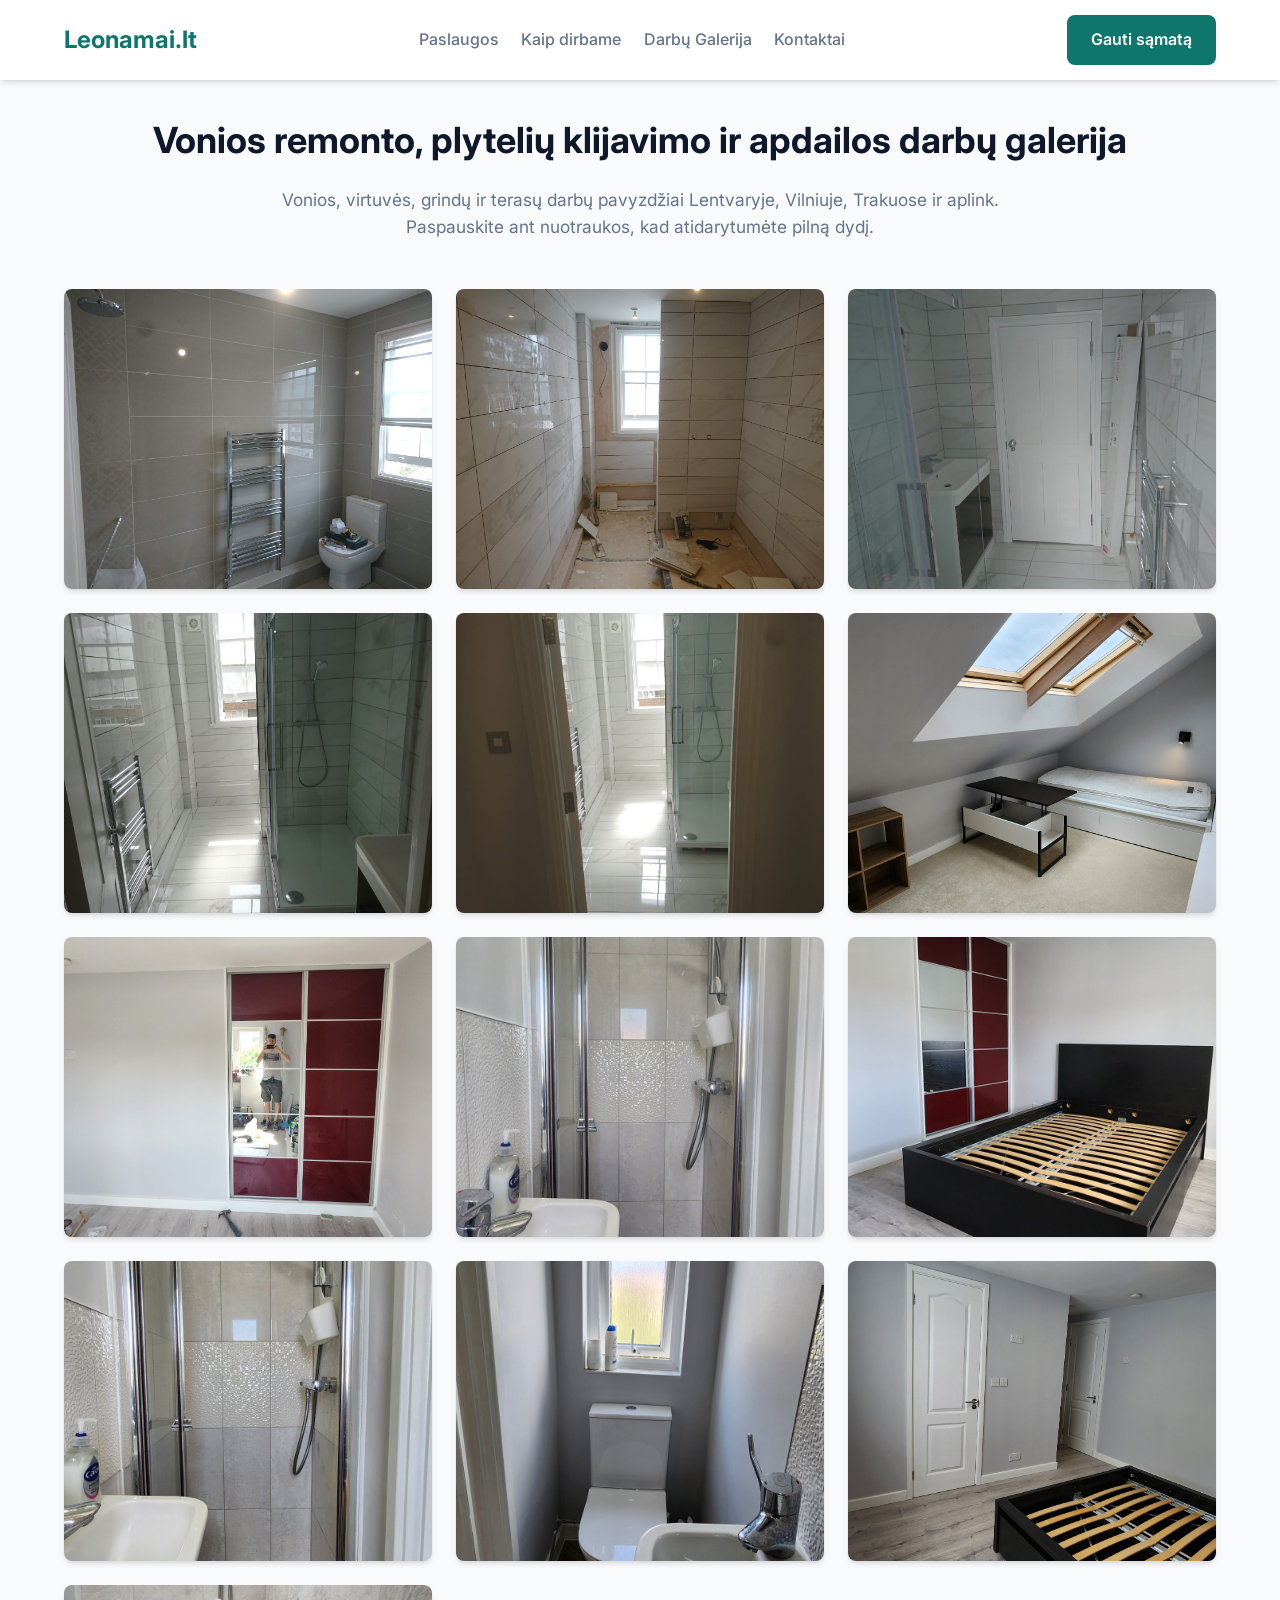
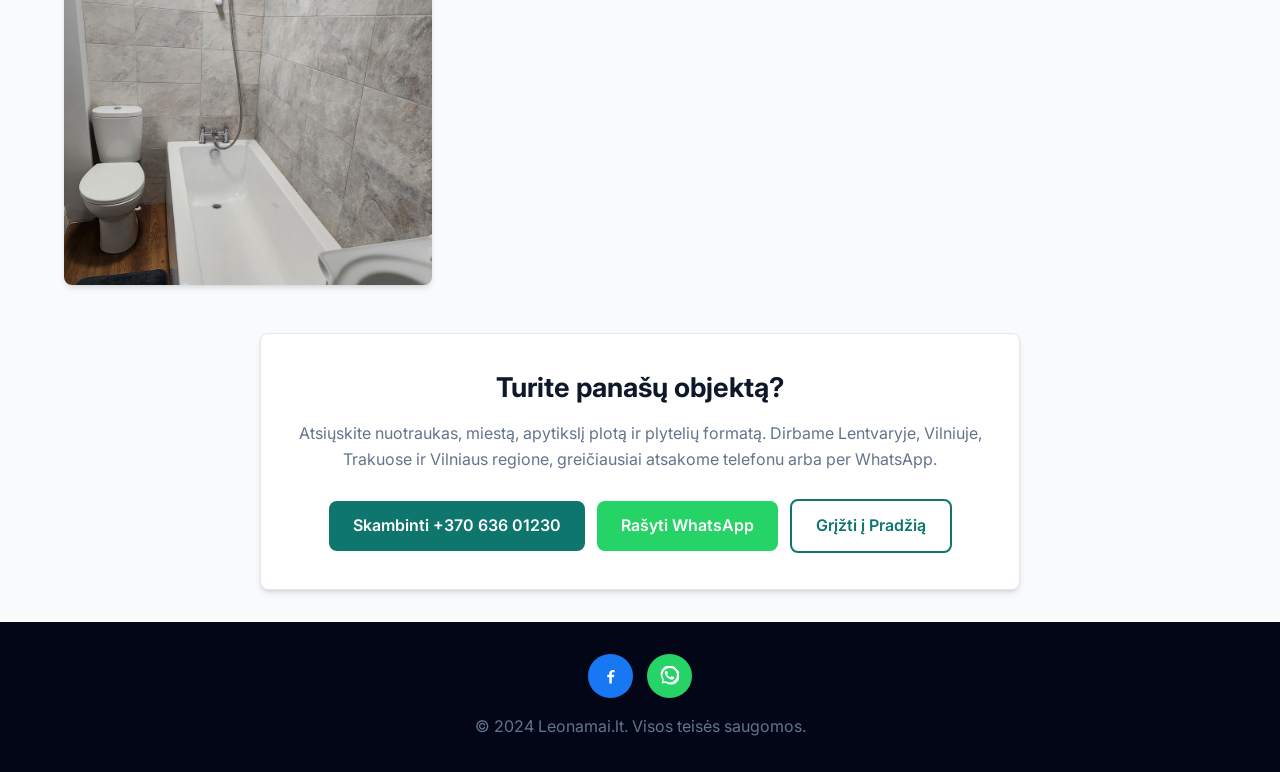
==== gallery.html @ 8496204b "Improve local SEO for Leonamai website" ====
﻿<!DOCTYPE html>
<html lang="lt">

<head>
        <meta charset="UTF-8">
        <meta name="viewport" content="width=device-width, initial-scale=1.0">
        <title>Darbų galerija | Vonios remontas ir plytelių klijavimas | Leonamai</title>
        <meta name="description" content="Leonamai darbų galerija: vonios remontas, plytelių klijavimas, grindų, virtuvės ir apdailos darbų pavyzdžiai Lentvaryje, Vilniuje ir Trakuose.">
        <meta name="keywords" content="vonios remontas, plytelių klijavimas, darbų galerija, buto apdaila, Lentvaris, Vilnius, Trakai, Leonamai">
        <meta name="author" content="Leonamai.lt">
        <meta name="robots" content="index, follow, max-image-preview:large">
        <meta name="theme-color" content="#0f766e">
        <link rel="canonical" href="https://leonamai.lt/gallery.html">

        <meta property="og:type" content="website">
        <meta property="og:locale" content="lt_LT">
        <meta property="og:site_name" content="Leonamai">
        <meta property="og:title" content="Darbų galerija | Vonios remontas ir plytelių klijavimas | Leonamai">
        <meta property="og:description" content="Peržiūrėkite atliktų vonios remonto, plytelių klijavimo ir apdailos darbų nuotraukas.">
        <meta property="og:url" content="https://leonamai.lt/gallery.html">
        <meta property="og:image" content="https://leonamai.lt/images/IMG-20190806-WA0001.jpg">
        <meta property="og:image:alt" content="Plytelių klijavimo darbų galerija">

        <meta name="twitter:card" content="summary_large_image">
        <meta name="twitter:title" content="Darbų galerija | Vonios remontas ir plytelių klijavimas | Leonamai">
        <meta name="twitter:description" content="Atliktų vonios remonto, plytelių klijavimo ir apdailos darbų nuotraukos.">
        <meta name="twitter:image" content="https://leonamai.lt/images/IMG-20190806-WA0001.jpg">

        <link rel="preconnect" href="https://fonts.googleapis.com">
        <link rel="preconnect" href="https://fonts.gstatic.com" crossorigin>
        <link href="https://fonts.googleapis.com/css2?family=Inter:wght@300;400;600;700&display=swap" rel="stylesheet">
        <link rel="stylesheet" href="style.css">

        <script type="application/ld+json">
        {
          "@context": "https://schema.org",
          "@type": "ImageGallery",
          "name": "Leonamai darbų galerija",
          "url": "https://leonamai.lt/gallery.html",
          "about": "Vonios remontas, plytelių klijavimas ir apdailos darbai Lentvaryje, Vilniuje ir Trakuose",
          "publisher": {
            "@type": "HomeAndConstructionBusiness",
            "name": "Leonamai",
            "telephone": "+37063601230",
            "email": "Valentinleonavicius@gmail.com",
            "url": "https://leonamai.lt/"
          }
        }
        </script>
</head>

<body>
        <header>
                <div class="container header-content">
                        <div class="logo"><a href="index.html">Leonamai.lt</a></div>
                        <nav>
                                <ul>
                                        <li><a href="index.html#paslaugos">Paslaugos</a></li>
                                        <li><a href="index.html#procesas">Kaip dirbame</a></li>
                                        <li><a href="gallery.html" class="active">Darbų Galerija</a></li>
                                        <li><a href="index.html#kontaktai">Kontaktai</a></li>
                                </ul>
                        </nav>
                        <a href="https://wa.me/37063601230?text=Sveiki,%20domina%20plyteli%C5%B3%20klijavimas.%20Nor%C4%97%C4%8Diau%20gauti%20s%C4%85mat%C4%85." class="btn btn-primary nav-btn" target="_blank" rel="noopener noreferrer">Gauti sąmatą</a>
                </div>
        </header>

        <section class="gallery-page">
                <div class="container">
                        <h1 class="section-title" style="margin-top: 2rem;">Vonios remonto, plytelių klijavimo ir apdailos darbų galerija</h1>
                        <p class="section-intro">Vonios, virtuvės, grindų ir terasų darbų pavyzdžiai Lentvaryje, Vilniuje, Trakuose ir aplink. Paspauskite ant nuotraukos, kad atidarytumėte pilną dydį.</p>
                                                <div class="gallery-grid">
                                <div class="gallery-item"><img src="images/IMG-20190806-WA0001.jpg" alt="Plytelių klijavimo darbų nuotrauka 1" loading="lazy"></div>
                                <div class="gallery-item"><img src="images/IMG-20190806-WA0002.jpg" alt="Plytelių klijavimo darbų nuotrauka 2" loading="lazy"></div>
                                <div class="gallery-item"><img src="images/IMG-20190807-WA0004.jpg" alt="Plytelių klijavimo darbų nuotrauka 3" loading="lazy"></div>
                                <div class="gallery-item"><img src="images/IMG-20190807-WA0005.jpg" alt="Plytelių klijavimo darbų nuotrauka 4" loading="lazy"></div>
                                <div class="gallery-item"><img src="images/IMG-20190807-WA0006.jpg" alt="Plytelių klijavimo darbų nuotrauka 5" loading="lazy"></div>
                                <div class="gallery-item"><img src="images/20240723_114020.jpg" alt="Plytelių klijavimo darbų nuotrauka 6" loading="lazy"></div>
                                <div class="gallery-item"><img src="images/20240731_103358.jpg" alt="Plytelių klijavimo darbų nuotrauka 7" loading="lazy"></div>
                                <div class="gallery-item"><img src="images/20240805_135644.jpg" alt="Plytelių klijavimo darbų nuotrauka 8" loading="lazy"></div>
                                <div class="gallery-item"><img src="images/20240805_135912.jpg" alt="Plytelių klijavimo darbų nuotrauka 9" loading="lazy"></div>
                                <div class="gallery-item"><img src="images/20240805_140004.jpg" alt="Plytelių klijavimo darbų nuotrauka 10" loading="lazy"></div>
                                <div class="gallery-item"><img src="images/20240805_140023.jpg" alt="Plytelių klijavimo darbų nuotrauka 11" loading="lazy"></div>
                                <div class="gallery-item"><img src="images/20240805_140723.jpg" alt="Plytelių klijavimo darbų nuotrauka 12" loading="lazy"></div>
                                <div class="gallery-item"><img src="images/20240811_192628.jpg" alt="Plytelių klijavimo darbų nuotrauka 13" loading="lazy"></div>
                        </div>
                        <div class="gallery-cta">
                                <h2>Turite panašų objektą?</h2>
                                <p>Atsiųskite nuotraukas, miestą, apytikslį plotą ir plytelių formatą. Dirbame Lentvaryje, Vilniuje, Trakuose ir Vilniaus regione, greičiausiai atsakome telefonu arba per WhatsApp.</p>
                                <a href="tel:+37063601230" class="btn btn-primary">Skambinti +370 636 01230</a>
                                <a href="https://wa.me/37063601230?text=Sveiki,%20domina%20plyteli%C5%B3%20klijavimas.%20Nor%C4%97%C4%8Diau%20gauti%20s%C4%85mat%C4%85." class="btn btn-whatsapp" target="_blank" rel="noopener noreferrer">Rašyti WhatsApp</a>
                                <a href="index.html" class="btn btn-outline"
                                        style="color: var(--primary); border-color: var(--primary);">Grįžti į
                                        Pradžią</a>
                        </div>
                </div>
        </section>

        <footer>
        <div class="container footer-content">
            <div class="footer-social" aria-label="Socialiniai tinklai">
                <a class="social-icon-btn facebook" href="https://www.facebook.com/valentin.leonavicius" target="_blank" rel="noopener noreferrer" aria-label="Facebook">
                    <svg viewBox="0 0 24 24" role="img" focusable="false" aria-hidden="true">
                        <path d="M13.5 22v-8h2.7l.5-3h-3.2V9.2c0-.9.3-1.5 1.6-1.5H17V5c-.3 0-1.3-.1-2.5-.1-2.4 0-4.1 1.5-4.1 4.3V11H7.8v3h2.6v8h3.1z" />
                    </svg>
                </a>
                <a class="social-icon-btn whatsapp" href="https://wa.me/37063601230" target="_blank" rel="noopener noreferrer" aria-label="WhatsApp">
                    <svg viewBox="0 0 24 24" role="img" focusable="false" aria-hidden="true">
                        <path d="M20.5 3.5A11 11 0 0 0 3.2 17.2L2 22l4.9-1.2A11 11 0 1 0 20.5 3.5Zm-8.6 17a9 9 0 0 1-4.6-1.3l-.3-.2-2.9.7.8-2.8-.2-.3a9 9 0 1 1 7.2 3.9Zm5.1-6.7c-.3-.2-1.8-.9-2.1-1-.3-.1-.5-.2-.7.2s-.8 1-.9 1.1c-.2.2-.3.2-.6.1a7.5 7.5 0 0 1-3.7-3.2c-.2-.3 0-.5.1-.6l.5-.6c.1-.2.2-.3.3-.5.1-.2 0-.4 0-.5l-1-2.3c-.2-.4-.4-.4-.6-.4h-.5c-.2 0-.5.1-.8.4s-1 1-1 2.4 1 2.8 1.2 3c.1.2 2 3.1 4.9 4.3.7.3 1.2.5 1.6.7.7.2 1.3.2 1.8.1.6-.1 1.8-.8 2.1-1.6.3-.8.3-1.4.2-1.6 0-.1-.3-.2-.6-.4Z" />
                    </svg>
                </a>
            </div>
            <p>&copy; 2024 Leonamai.lt. Visos teisės saugomos.</p>
        </div>
    </footer>

        <script src="script.js"></script>
</body>

</html>
---- style.css ----
﻿:root {
    --primary: #0f766e;
    /* Teal 700 */
    --primary-hover: #0d9488;
    /* Teal 600 */
    --accent: #f59e0b;
    --accent-hover: #d97706;
    --dark: #0f172a;
    --light: #f8fafc;
    --gray: #64748b;
    --soft: #ecfeff;
    --white: #ffffff;
    --shadow: 0 4px 6px -1px rgb(0 0 0 / 0.1), 0 2px 4px -2px rgb(0 0 0 / 0.1);
    --radius: 0.5rem;
}

* {
    margin: 0;
    padding: 0;
    box-sizing: border-box;
}

body {
    font-family: 'Inter', sans-serif;
    color: var(--dark);
    background-color: var(--light);
    line-height: 1.6;
}

a {
    text-decoration: none;
    color: inherit;
    transition: all 0.3s ease;
}

ul {
    list-style: none;
}

.container {
    max-width: 1200px;
    margin: 0 auto;
    padding: 0 1.5rem;
}

section {
    scroll-margin-top: 90px;
}

/* Header */
header {
    background: var(--white);
    box-shadow: var(--shadow);
    position: sticky;
    top: 0;
    z-index: 1000;
}

.header-content {
    display: flex;
    justify-content: space-between;
    align-items: center;
    height: 80px;
}

.logo {
    font-size: 1.5rem;
    font-weight: 700;
    color: var(--primary);
}

nav ul {
    display: flex;
    gap: 1.4rem;
}

nav a {
    font-weight: 500;
    font-size: 1rem;
    color: var(--gray);
}

nav a:hover {
    color: var(--primary);
}

/* Buttons */
.btn {
    display: inline-block;
    padding: 0.75rem 1.5rem;
    border-radius: var(--radius);
    font-weight: 600;
    cursor: pointer;
    border: none;
    text-align: center;
}

.btn-primary {
    background-color: var(--primary);
    color: var(--white);
}

.btn-primary:hover {
    background-color: var(--primary-hover);
}

.btn-whatsapp {
    background-color: #25d366;
    color: var(--white);
}

.btn-whatsapp:hover {
    background-color: #1fae57;
}

.btn-secondary {
    background: #e0f2f1;
    color: var(--primary);
}

.btn-secondary:hover {
    background: #ccfbf1;
}

.btn-outline {
    background-color: transparent;
    border: 2px solid var(--white);
    color: var(--white);
}

.btn-outline:hover {
    background-color: var(--white);
    color: var(--primary);
}

.nav-btn {
    display: none;
}

@media(min-width: 768px) {
    .nav-btn {
        display: inline-block;
    }
}

/* Hero */
.hero {
    position: relative;
    min-height: 88vh;
    background-image: url('images/20240811_192628.jpg');
    background-size: cover;
    background-position: center;
    display: flex;
    align-items: center;
    text-align: center;
    color: var(--white);
}

.hero-overlay {
    position: absolute;
    top: 0;
    left: 0;
    width: 100%;
    height: 100%;
    background: linear-gradient(90deg, rgba(2, 6, 23, 0.8), rgba(15, 23, 42, 0.58), rgba(15, 23, 42, 0.25));
    /* Dark overlay */
    z-index: 1;
}

.hero-content {
    position: relative;
    z-index: 2;
    max-width: 880px;
    text-align: left;
}

.hero-kicker {
    display: inline-flex;
    margin-bottom: 1rem;
    padding: 0.45rem 0.8rem;
    border-radius: 999px;
    background: rgba(255, 255, 255, 0.12);
    border: 1px solid rgba(255, 255, 255, 0.28);
    color: #e2e8f0;
    font-weight: 700;
    font-size: 0.92rem;
}

.hero h1 {
    max-width: 820px;
    font-size: 3.7rem;
    font-weight: 800;
    margin-bottom: 1.25rem;
    line-height: 1.2;
}

.hero p {
    max-width: 760px;
    font-size: 1.25rem;
    margin-bottom: 2rem;
    color: #e2e8f0;
}

.hero-buttons {
    display: flex;
    flex-wrap: wrap;
    gap: 1rem;
    justify-content: flex-start;
}

.hero-proof {
    display: grid;
    grid-template-columns: repeat(3, minmax(0, 1fr));
    gap: 1rem;
    max-width: 820px;
    margin-top: 2.2rem;
}

.hero-proof div {
    padding: 1rem;
    border-radius: var(--radius);
    background: rgba(255, 255, 255, 0.12);
    border: 1px solid rgba(255, 255, 255, 0.2);
    backdrop-filter: blur(6px);
}

.hero-proof strong,
.hero-proof span {
    display: block;
}

.hero-proof strong {
    font-size: 1.1rem;
    color: #ffffff;
}

.hero-proof span {
    color: #cbd5e1;
    font-size: 0.92rem;
}

/* Services */
.services {
    padding: 5rem 0;
    background: var(--white);
}

.section-title {
    text-align: center;
    font-size: 2.25rem;
    margin-bottom: 1rem;
    color: var(--dark);
}

.section-intro {
    max-width: 760px;
    margin: 0 auto 3rem;
    text-align: center;
    color: var(--gray);
    font-size: 1.08rem;
}

.services-grid {
    display: grid;
    grid-template-columns: repeat(auto-fit, minmax(300px, 1fr));
    gap: 2rem;
}

.service-card {
    padding: 2rem;
    background: var(--light);
    border-radius: var(--radius);
    text-align: left;
    transition: transform 0.3s ease;
    border: 1px solid #e2e8f0;
}

.service-card:hover {
    transform: translateY(-5px);
}

.service-card .icon {
    font-size: 3rem;
    margin-bottom: 1rem;
}

.service-card h3 {
    margin-bottom: 1rem;
    font-size: 1.5rem;
}

.service-card p {
    color: var(--gray);
}

/* Why */
.why {
    padding: 5rem 0;
    background: var(--soft);
}

.why-grid {
    display: grid;
    grid-template-columns: 0.9fr 1.1fr;
    gap: 4rem;
    align-items: start;
}

.section-label {
    display: inline-flex;
    margin-bottom: 1rem;
    color: var(--primary);
    font-weight: 800;
    text-transform: uppercase;
    letter-spacing: 0.06em;
    font-size: 0.8rem;
}

.section-heading {
    font-size: 2.35rem;
    line-height: 1.15;
}

.benefits-list {
    display: grid;
    gap: 1rem;
}

.benefit-item {
    padding: 1.2rem;
    border-radius: var(--radius);
    background: var(--white);
    border-left: 4px solid var(--primary);
    box-shadow: var(--shadow);
}

.benefit-item strong {
    display: block;
    margin-bottom: 0.35rem;
    font-size: 1.08rem;
}

.benefit-item p {
    color: var(--gray);
}

/* Gallery */
.gallery {
    padding: 5rem 0;
}

.section-actions {
    display: flex;
    justify-content: center;
    gap: 1rem;
    flex-wrap: wrap;
    margin-top: 2rem;
}

/* Process */
.process {
    padding: 5rem 0;
    background: var(--white);
}

.process-grid {
    display: grid;
    grid-template-columns: repeat(3, minmax(0, 1fr));
    gap: 1.5rem;
}

.process-step {
    position: relative;
    padding: 2rem;
    border-radius: var(--radius);
    background: var(--light);
    border: 1px solid #e2e8f0;
}

.process-step span {
    display: inline-flex;
    align-items: center;
    justify-content: center;
    width: 2.4rem;
    height: 2.4rem;
    margin-bottom: 1rem;
    border-radius: 999px;
    background: var(--primary);
    color: var(--white);
    font-weight: 800;
}

.process-step h3 {
    margin-bottom: 0.75rem;
    font-size: 1.35rem;
}

.process-step p {
    color: var(--gray);
}

.gallery-empty {
    max-width: 640px;
    margin: 0 auto;
    padding: 2.2rem 1.2rem;
    border-radius: var(--radius);
    text-align: center;
    background: var(--white);
    border: 1px dashed #94a3b8;
    box-shadow: var(--shadow);
}

.gallery-empty p {
    color: var(--gray);
    font-size: 1.05rem;
}

.carousel {
    position: relative;
    max-width: 900px;
    margin: 0 auto;
}

.carousel-track {
    position: relative;
    height: 460px;
    border-radius: var(--radius);
    overflow: hidden;
    box-shadow: var(--shadow);
    background: #0f172a;
}

.carousel-slide {
    position: absolute;
    inset: 0;
    width: 100%;
    height: 100%;
    object-fit: cover;
    opacity: 0;
    z-index: 0;
    pointer-events: none;
    cursor: zoom-in;
    transform: scale(1.03);
    transition: opacity 0.55s ease, transform 0.75s ease;
}

.carousel-slide.is-active {
    opacity: 1;
    z-index: 1;
    pointer-events: auto;
    transform: scale(1);
}

.carousel-btn {
    position: absolute;
    top: 50%;
    transform: translateY(-50%);
    z-index: 3;
    width: 2.75rem;
    height: 2.75rem;
    border: none;
    border-radius: 999px;
    background: rgba(2, 6, 23, 0.58);
    color: #ffffff;
    font-size: 1.35rem;
    line-height: 1;
    cursor: pointer;
}

.carousel-btn.prev {
    left: 0.85rem;
}

.carousel-btn.next {
    right: 0.85rem;
}

.carousel-btn:hover,
.carousel-btn:focus-visible {
    background: rgba(15, 118, 110, 0.92);
    transform: translateY(-50%) scale(1.08);
}

.carousel-dots {
    display: flex;
    justify-content: center;
    gap: 0.55rem;
    margin-top: 1rem;
}

.carousel-dot {
    width: 0.72rem;
    height: 0.72rem;
    border-radius: 999px;
    border: none;
    background: #94a3b8;
    cursor: pointer;
    transform: scale(1);
    transition: transform 0.2s ease, background-color 0.2s ease;
}

.carousel-dot.is-active {
    background: var(--primary);
    transform: scale(1.22);
}

.gallery-grid {
    display: grid;
    grid-template-columns: repeat(auto-fill, minmax(350px, 1fr));
    gap: 1.5rem;
}

.gallery-item {
    border-radius: var(--radius);
    overflow: hidden;
    height: 300px;
    /* Fixed height for consistency */
    box-shadow: var(--shadow);
}

.gallery-item img {
    width: 100%;
    height: 100%;
    object-fit: cover;
    cursor: zoom-in;
    transition: transform 0.5s ease;
}

.gallery-item:hover img {
    transform: scale(1.05);
}

.gallery-cta {
    max-width: 760px;
    margin: 3rem auto 2rem;
    padding: 2rem;
    border-radius: var(--radius);
    background: var(--white);
    border: 1px solid #e2e8f0;
    box-shadow: var(--shadow);
    text-align: center;
}

.gallery-cta h2 {
    margin-bottom: 0.75rem;
    font-size: 1.7rem;
}

.gallery-cta p {
    margin-bottom: 1.4rem;
    color: var(--gray);
}

.gallery-cta .btn {
    margin: 0.25rem;
}

/* Contact */
.contact {
    padding: 5rem 0;
    background: var(--dark);
    color: var(--white);
}

.contact-container {
    display: grid;
    grid-template-columns: 1fr 1fr;
    gap: 4rem;
    align-items: center;
}

.contact-info ul {
    margin-top: 2rem;
}

.contact-info li {
    margin-bottom: 1rem;
    font-size: 1.1rem;
}

.contact-info p {
    margin-top: 1rem;
    color: #cbd5e1;
}

.contact-info li strong {
    color: #e2e8f0;
}

.phone-link {
    display: inline-flex;
    align-items: center;
    padding: 0.35rem 0.7rem;
    border-radius: 999px;
    border: 1px solid rgba(255, 255, 255, 0.25);
    color: #ffffff;
    font-weight: 700;
    letter-spacing: 0.01em;
}

.phone-link:hover,
.phone-link:focus-visible {
    color: #ffffff;
    background: var(--primary);
    border-color: var(--primary);
    transform: translateY(-1px);
    box-shadow: 0 10px 20px rgba(15, 118, 110, 0.35);
}

.muted-contact {
    color: #cbd5e1;
    margin-left: 0.35rem;
}

.contact-form {
    background: var(--white);
    padding: 2.5rem;
    border-radius: var(--radius);
    color: var(--dark);
}

.form-group {
    margin-bottom: 1.5rem;
}

.form-group label {
    display: block;
    margin-bottom: 0.5rem;
    font-weight: 600;
}

.form-group input,
.form-group textarea {
    width: 100%;
    padding: 0.75rem;
    border: 1px solid #cbd5e1;
    border-radius: var(--radius);
    font-family: inherit;
    font-size: 1rem;
}

.form-group input:focus,
.form-group textarea:focus {
    outline: none;
    border-color: var(--primary);
    box-shadow: 0 0 0 3px rgba(15, 118, 110, 0.1);
}

.full-width {
    width: 100%;
}

.floating-contact {
    position: fixed;
    right: 1rem;
    bottom: 1rem;
    z-index: 1200;
    display: none;
    padding: 0.85rem 1rem;
    border-radius: 999px;
    background: var(--accent);
    color: #111827;
    font-weight: 800;
    box-shadow: 0 14px 28px rgba(2, 6, 23, 0.25);
}

.floating-contact:hover,
.floating-contact:focus-visible {
    background: var(--accent-hover);
    color: #ffffff;
}

/* Footer */
footer {
    background: #020617;
    color: #64748b;
    padding: 2rem 0;
    text-align: center;
}

.footer-content {
    display: flex;
    flex-direction: column;
    align-items: center;
    gap: 1rem;
}

.footer-social {
    display: flex;
    align-items: center;
    justify-content: center;
    gap: 0.85rem;
}

.social-icon-btn {
    width: 2.8rem;
    height: 2.8rem;
    border-radius: 999px;
    display: inline-flex;
    align-items: center;
    justify-content: center;
    color: #ffffff;
    transform: scale(1);
    transition: transform 0.25s ease, filter 0.25s ease, box-shadow 0.25s ease;
}

.social-icon-btn svg {
    width: 1.2rem;
    height: 1.2rem;
    fill: currentColor;
}

.social-icon-btn.facebook {
    background: #1877f2;
}

.social-icon-btn.whatsapp {
    background: #25d366;
}

.social-icon-btn.facebook:hover,
.social-icon-btn.facebook:focus-visible {
    background: #0f5fd1;
}

.social-icon-btn.whatsapp:hover,
.social-icon-btn.whatsapp:focus-visible {
    background: #1fae57;
}

.social-icon-btn:hover,
.social-icon-btn:focus-visible {
    transform: scale(1.14);
    filter: brightness(1.08);
    box-shadow: 0 10px 24px rgba(0, 0, 0, 0.35);
}

/* Responsive */
@media (max-width: 768px) {
    nav {
        display: none;
    }

    .header-content {
        height: 68px;
    }

    .logo {
        font-size: 1.25rem;
    }

    .nav-btn {
        display: inline-block;
        padding: 0.65rem 0.9rem;
        font-size: 0.9rem;
    }

    .hero {
        min-height: calc(100vh - 68px);
        text-align: left;
    }

    .hero h1 {
        font-size: 2.35rem;
    }

    .hero p {
        font-size: 1.05rem;
    }

    .hero-buttons {
        flex-direction: column;
    }

    .hero-buttons .btn {
        width: 100%;
    }

    .hero-proof {
        grid-template-columns: 1fr;
        gap: 0.7rem;
        margin-top: 1.5rem;
    }

    .section-title,
    .section-heading {
        font-size: 1.85rem;
    }

    .why-grid,
    .process-grid {
        grid-template-columns: 1fr;
    }

    .contact-container {
        grid-template-columns: 1fr;
        gap: 2rem;
    }

    .carousel-track {
        height: 280px;
    }

    .carousel-slide {
        object-fit: contain;
        background: #0f172a;
    }

    .carousel-btn {
        width: 2.4rem;
        height: 2.4rem;
    }

    .gallery-grid {
        grid-template-columns: 1fr;
    }

    .contact-form {
        padding: 1.5rem;
    }

    .floating-contact {
        display: none;
    }

    .muted-contact {
        display: block;
        margin-left: 0;
        margin-top: 0.3rem;
    }
}

html {
    scroll-behavior: smooth;
}

/* Lightbox */
.lightbox {
    position: fixed;
    top: 0;
    left: 0;
    width: 100%;
    height: 100%;
    background: rgba(0, 0, 0, 0.9);
    display: flex;
    justify-content: center;
    align-items: center;
    z-index: 2000;
    opacity: 0;
    pointer-events: none;
    transition: opacity 0.3s ease;
}

.lightbox.active {
    opacity: 1;
    pointer-events: all;
}

.lightbox img {
    max-width: 90%;
    max-height: 90%;
    object-fit: contain;
    cursor: zoom-out;
    border-radius: var(--radius);
    box-shadow: 0 0 20px rgba(255, 255, 255, 0.1);
}

.lightbox-close {
    position: absolute;
    top: 2rem;
    right: 2rem;
    font-size: 3rem;
    color: white;
    cursor: pointer;
    line-height: 1;
}
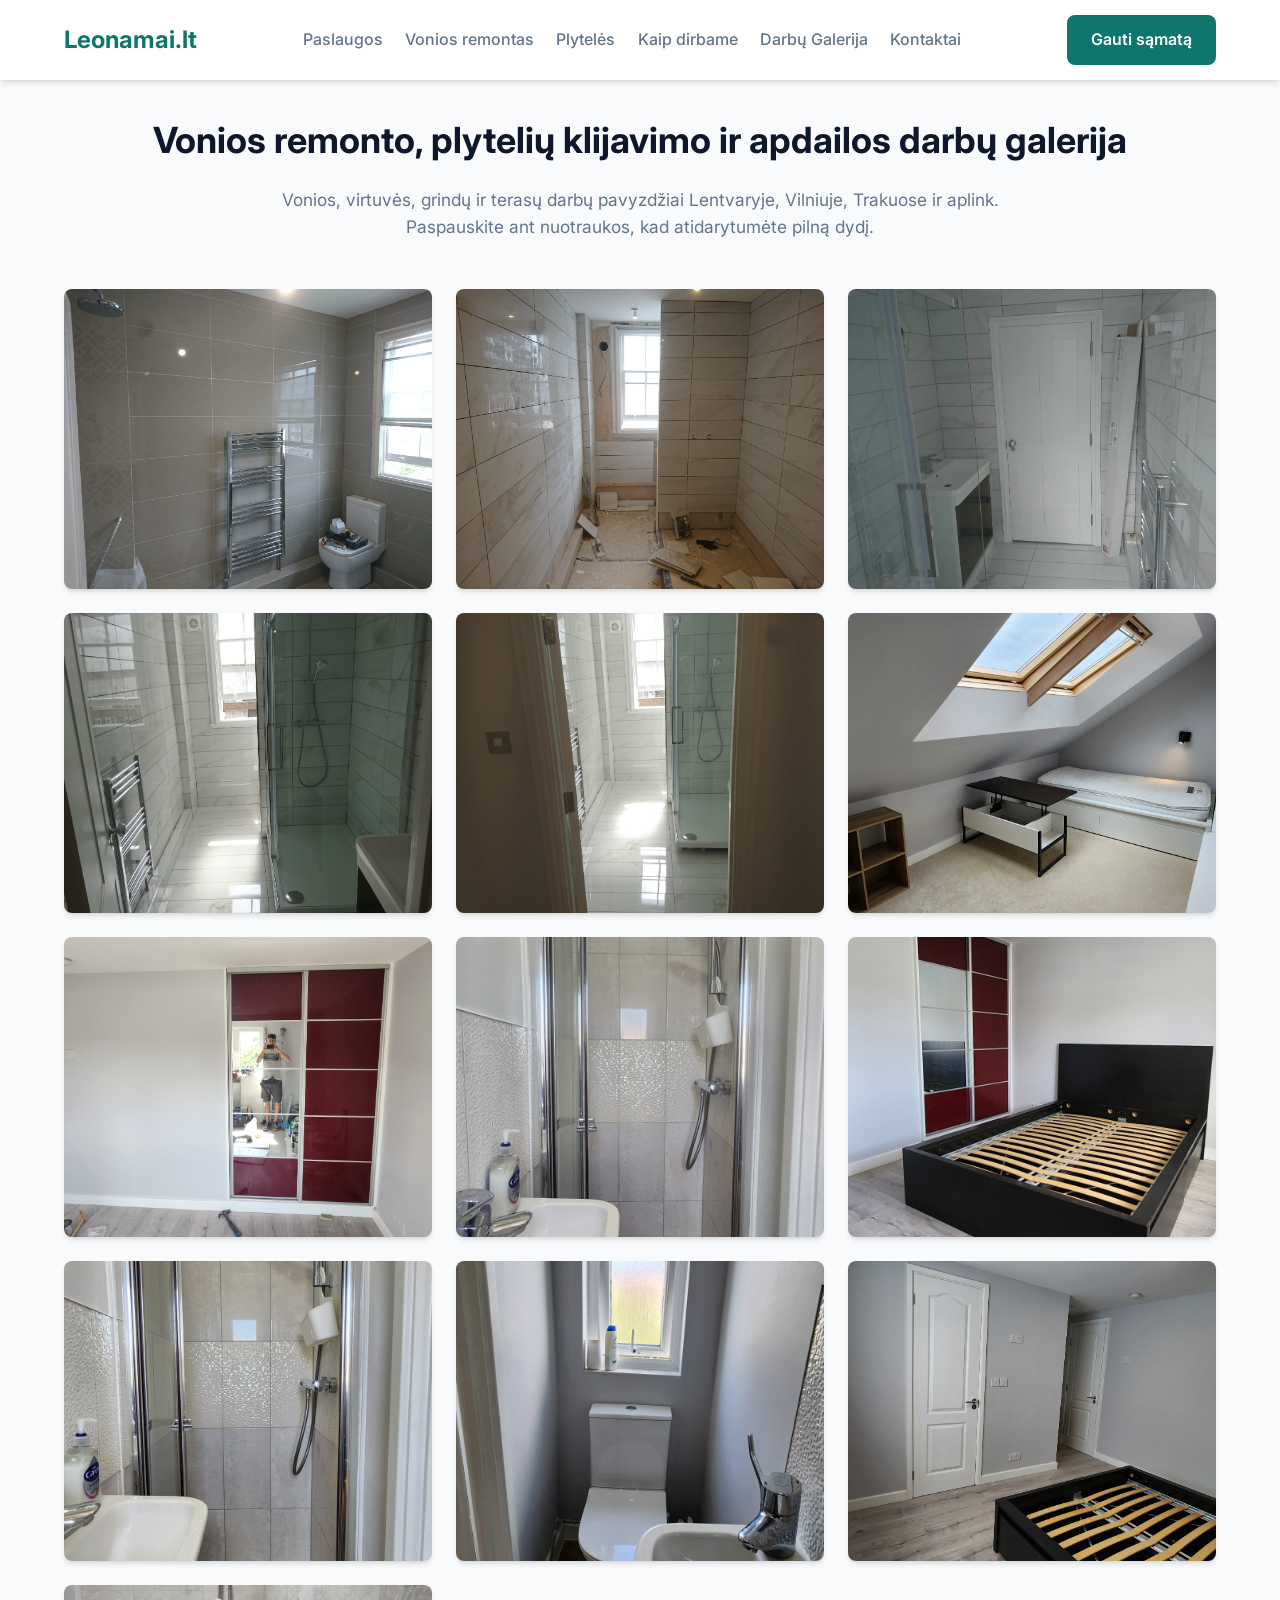
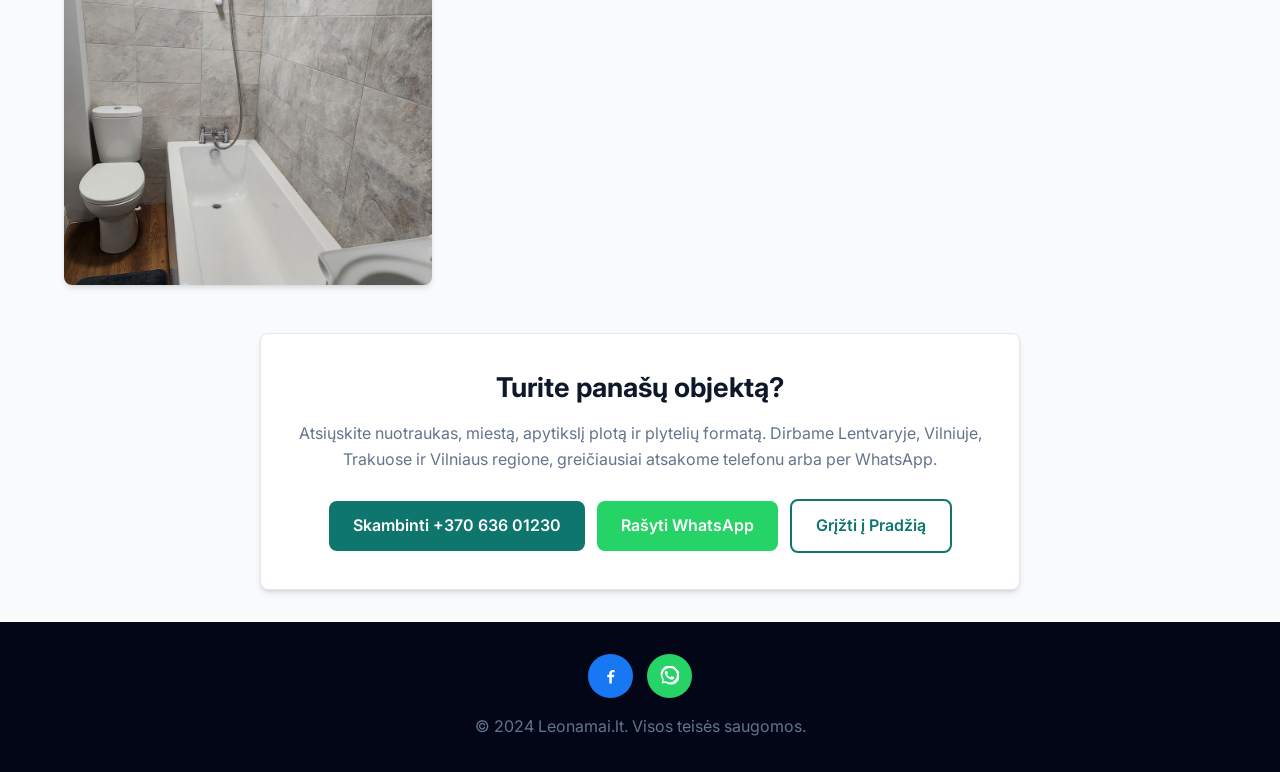
==== commit ad2dacda: "Improve local SEO pages and structured data" ====
--- a/gallery.html
+++ b/gallery.html
@@ -6,7 +6,6 @@
         <meta name="viewport" content="width=device-width, initial-scale=1.0">
         <title>Darbų galerija | Vonios remontas ir plytelių klijavimas | Leonamai</title>
         <meta name="description" content="Leonamai darbų galerija: vonios remontas, plytelių klijavimas, grindų, virtuvės ir apdailos darbų pavyzdžiai Lentvaryje, Vilniuje ir Trakuose.">
-        <meta name="keywords" content="vonios remontas, plytelių klijavimas, darbų galerija, buto apdaila, Lentvaris, Vilnius, Trakai, Leonamai">
         <meta name="author" content="Leonamai.lt">
         <meta name="robots" content="index, follow, max-image-preview:large">
         <meta name="theme-color" content="#0f766e">
@@ -34,17 +33,40 @@
         <script type="application/ld+json">
         {
           "@context": "https://schema.org",
-          "@type": "ImageGallery",
-          "name": "Leonamai darbų galerija",
-          "url": "https://leonamai.lt/gallery.html",
-          "about": "Vonios remontas, plytelių klijavimas ir apdailos darbai Lentvaryje, Vilniuje ir Trakuose",
-          "publisher": {
-            "@type": "HomeAndConstructionBusiness",
-            "name": "Leonamai",
-            "telephone": "+37063601230",
-            "email": "Valentinleonavicius@gmail.com",
-            "url": "https://leonamai.lt/"
-          }
+          "@graph": [
+            {
+              "@type": "ImageGallery",
+              "@id": "https://leonamai.lt/gallery.html#gallery",
+              "name": "Leonamai darbų galerija",
+              "url": "https://leonamai.lt/gallery.html",
+              "about": "Vonios remontas, plytelių klijavimas ir apdailos darbai Lentvaryje, Vilniuje ir Trakuose",
+              "publisher": {
+                "@type": "HomeAndConstructionBusiness",
+                "@id": "https://leonamai.lt/#business",
+                "name": "Leonamai",
+                "telephone": "+37063601230",
+                "url": "https://leonamai.lt/"
+              }
+            },
+            {
+              "@type": "BreadcrumbList",
+              "@id": "https://leonamai.lt/gallery.html#breadcrumbs",
+              "itemListElement": [
+                {
+                  "@type": "ListItem",
+                  "position": 1,
+                  "name": "Leonamai.lt",
+                  "item": "https://leonamai.lt/"
+                },
+                {
+                  "@type": "ListItem",
+                  "position": 2,
+                  "name": "Darbų galerija",
+                  "item": "https://leonamai.lt/gallery.html"
+                }
+              ]
+            }
+          ]
         }
         </script>
 </head>
@@ -56,6 +78,8 @@
                         <nav>
                                 <ul>
                                         <li><a href="index.html#paslaugos">Paslaugos</a></li>
+                                        <li><a href="vonios-remontas-vilnius/">Vonios remontas</a></li>
+                                        <li><a href="plyteliu-klijavimas-vilnius/">Plytelės</a></li>
                                         <li><a href="index.html#procesas">Kaip dirbame</a></li>
                                         <li><a href="gallery.html" class="active">Darbų Galerija</a></li>
                                         <li><a href="index.html#kontaktai">Kontaktai</a></li>
@@ -70,19 +94,19 @@
                         <h1 class="section-title" style="margin-top: 2rem;">Vonios remonto, plytelių klijavimo ir apdailos darbų galerija</h1>
                         <p class="section-intro">Vonios, virtuvės, grindų ir terasų darbų pavyzdžiai Lentvaryje, Vilniuje, Trakuose ir aplink. Paspauskite ant nuotraukos, kad atidarytumėte pilną dydį.</p>
                                                 <div class="gallery-grid">
-                                <div class="gallery-item"><img src="images/IMG-20190806-WA0001.jpg" alt="Plytelių klijavimo darbų nuotrauka 1" loading="lazy"></div>
-                                <div class="gallery-item"><img src="images/IMG-20190806-WA0002.jpg" alt="Plytelių klijavimo darbų nuotrauka 2" loading="lazy"></div>
-                                <div class="gallery-item"><img src="images/IMG-20190807-WA0004.jpg" alt="Plytelių klijavimo darbų nuotrauka 3" loading="lazy"></div>
-                                <div class="gallery-item"><img src="images/IMG-20190807-WA0005.jpg" alt="Plytelių klijavimo darbų nuotrauka 4" loading="lazy"></div>
-                                <div class="gallery-item"><img src="images/IMG-20190807-WA0006.jpg" alt="Plytelių klijavimo darbų nuotrauka 5" loading="lazy"></div>
-                                <div class="gallery-item"><img src="images/20240723_114020.jpg" alt="Plytelių klijavimo darbų nuotrauka 6" loading="lazy"></div>
-                                <div class="gallery-item"><img src="images/20240731_103358.jpg" alt="Plytelių klijavimo darbų nuotrauka 7" loading="lazy"></div>
-                                <div class="gallery-item"><img src="images/20240805_135644.jpg" alt="Plytelių klijavimo darbų nuotrauka 8" loading="lazy"></div>
-                                <div class="gallery-item"><img src="images/20240805_135912.jpg" alt="Plytelių klijavimo darbų nuotrauka 9" loading="lazy"></div>
-                                <div class="gallery-item"><img src="images/20240805_140004.jpg" alt="Plytelių klijavimo darbų nuotrauka 10" loading="lazy"></div>
-                                <div class="gallery-item"><img src="images/20240805_140023.jpg" alt="Plytelių klijavimo darbų nuotrauka 11" loading="lazy"></div>
-                                <div class="gallery-item"><img src="images/20240805_140723.jpg" alt="Plytelių klijavimo darbų nuotrauka 12" loading="lazy"></div>
-                                <div class="gallery-item"><img src="images/20240811_192628.jpg" alt="Plytelių klijavimo darbų nuotrauka 13" loading="lazy"></div>
+                                <div class="gallery-item"><img src="images/IMG-20190806-WA0001.jpg" alt="Vonios plytelių klijavimas Vilniuje - sienų ir grindų paruošimo darbai" loading="lazy"></div>
+                                <div class="gallery-item"><img src="images/IMG-20190806-WA0002.jpg" alt="Plytelių klijavimas vonioje - tikslūs kampai ir siūlės" loading="lazy"></div>
+                                <div class="gallery-item"><img src="images/IMG-20190807-WA0004.jpg" alt="Vonios remonto darbai su keraminių plytelių apdaila" loading="lazy"></div>
+                                <div class="gallery-item"><img src="images/IMG-20190807-WA0005.jpg" alt="Grindų plytelių klijavimas ir tvarkinga siūlių apdaila" loading="lazy"></div>
+                                <div class="gallery-item"><img src="images/IMG-20190807-WA0006.jpg" alt="Vonios sienų apdaila plytelėmis po pagrindo paruošimo" loading="lazy"></div>
+                                <div class="gallery-item"><img src="images/20240723_114020.jpg" alt="Šiuolaikinės vonios remontas su dušo zona ir plytelių apdaila" loading="lazy"></div>
+                                <div class="gallery-item"><img src="images/20240731_103358.jpg" alt="Vonios kambario plytelių klijavimas su nišomis ir santechnikos taškais" loading="lazy"></div>
+                                <div class="gallery-item"><img src="images/20240805_135644.jpg" alt="Vonios remontas Vilniuje - dušo zona su marmuro imitacijos plytelėmis" loading="lazy"></div>
+                                <div class="gallery-item"><img src="images/20240805_135912.jpg" alt="Plytelių klijavimas dušo zonoje su tvarkingais nuolydžiais" loading="lazy"></div>
+                                <div class="gallery-item"><img src="images/20240805_140004.jpg" alt="Vonios apdaila šviesiomis plytelėmis ir juoda dušo įranga" loading="lazy"></div>
+                                <div class="gallery-item"><img src="images/20240805_140023.jpg" alt="Plytelių klijavimo darbai vonioje aplink dušo įrangą" loading="lazy"></div>
+                                <div class="gallery-item"><img src="images/20240805_140723.jpg" alt="Vonios remontas su praustuvo zona ir dekoratyvine plytelių apdaila" loading="lazy"></div>
+                                <div class="gallery-item"><img src="images/20240811_192628.jpg" alt="Užbaigtas vonios remontas Lentvaryje su plytelėmis ir santechnikos montavimu" loading="lazy"></div>
                         </div>
                         <div class="gallery-cta">
                                 <h2>Turite panašų objektą?</h2>
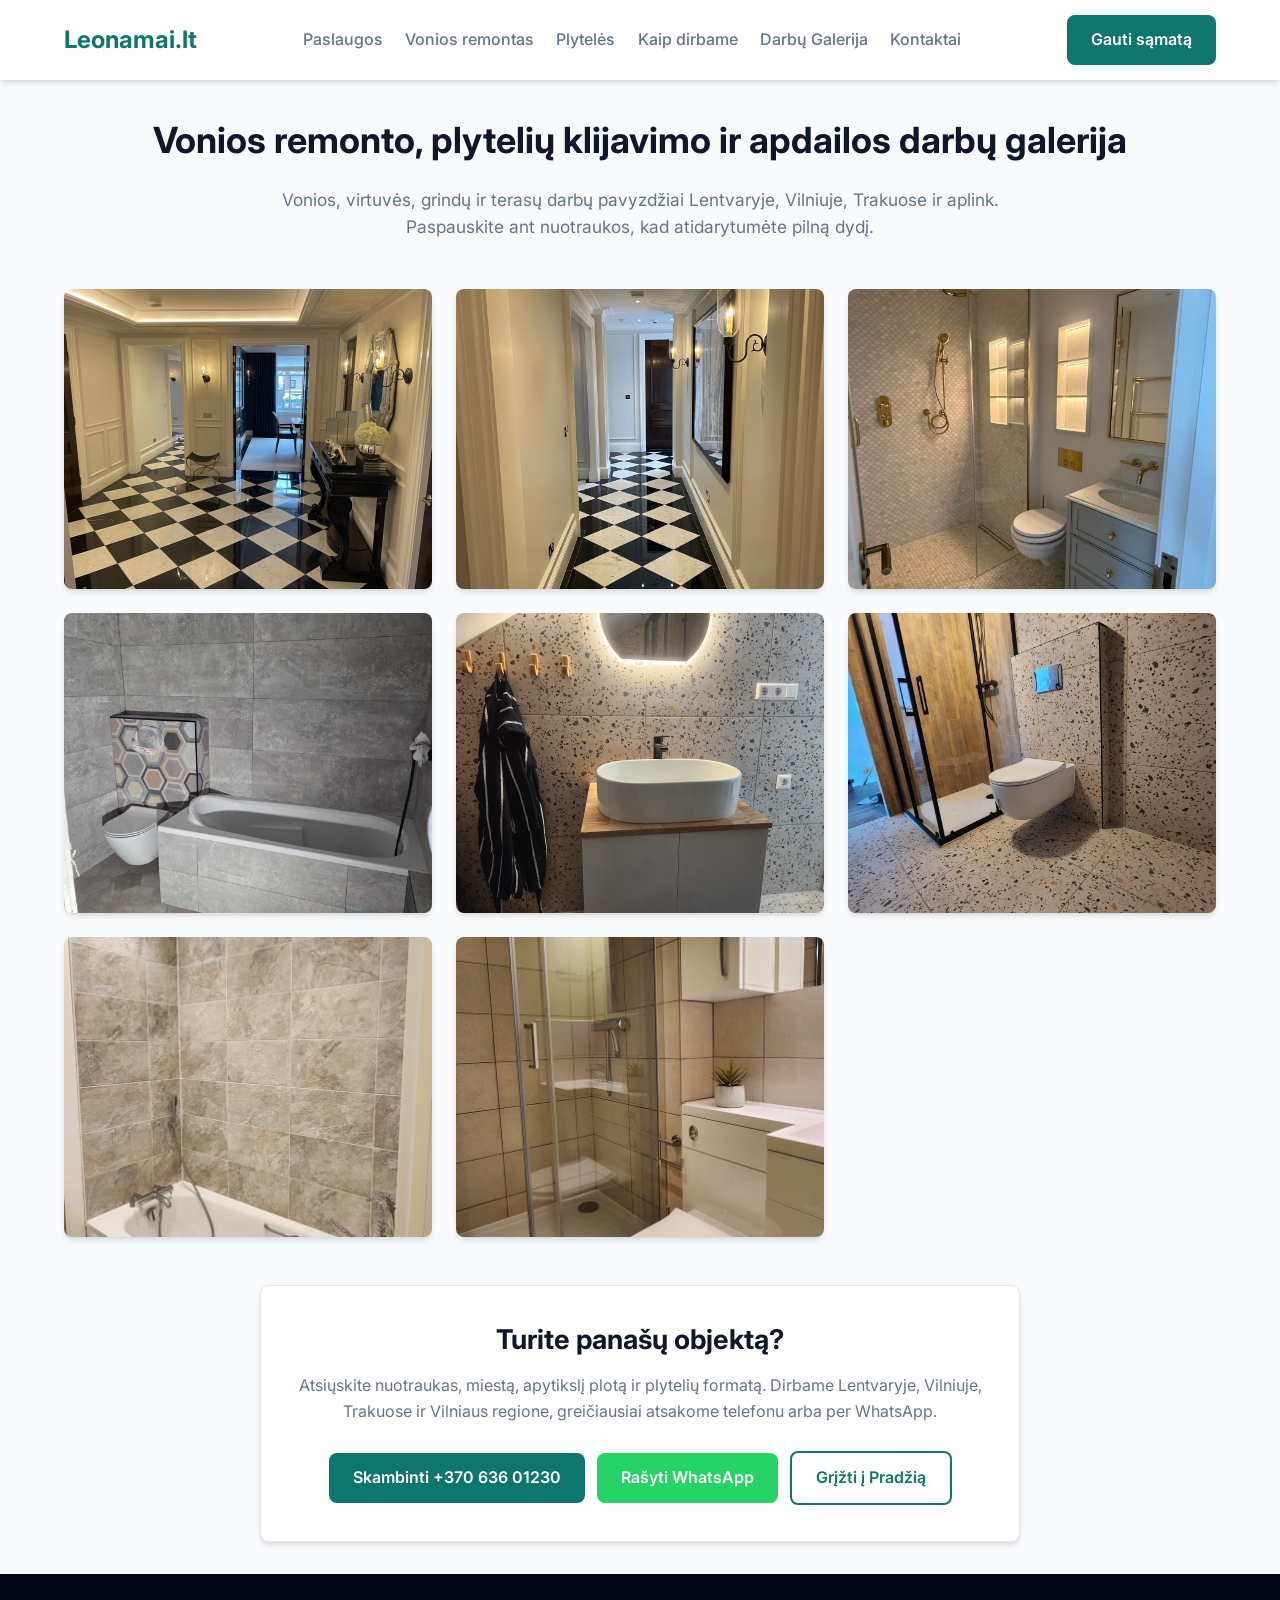
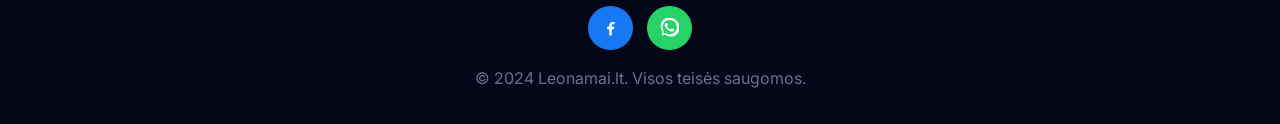
==== commit e47c91a3: "Update hero video and gallery media" ====
--- a/gallery.html
+++ b/gallery.html
@@ -17,13 +17,13 @@
         <meta property="og:title" content="Darbų galerija | Vonios remontas ir plytelių klijavimas | Leonamai">
         <meta property="og:description" content="Peržiūrėkite atliktų vonios remonto, plytelių klijavimo ir apdailos darbų nuotraukas.">
         <meta property="og:url" content="https://leonamai.lt/gallery.html">
-        <meta property="og:image" content="https://leonamai.lt/images/IMG-20190806-WA0001.jpg">
+        <meta property="og:image" content="https://leonamai.lt/images/gallery-01.jpeg">
         <meta property="og:image:alt" content="Plytelių klijavimo darbų galerija">
 
         <meta name="twitter:card" content="summary_large_image">
         <meta name="twitter:title" content="Darbų galerija | Vonios remontas ir plytelių klijavimas | Leonamai">
         <meta name="twitter:description" content="Atliktų vonios remonto, plytelių klijavimo ir apdailos darbų nuotraukos.">
-        <meta name="twitter:image" content="https://leonamai.lt/images/IMG-20190806-WA0001.jpg">
+        <meta name="twitter:image" content="https://leonamai.lt/images/gallery-01.jpeg">
 
         <link rel="preconnect" href="https://fonts.googleapis.com">
         <link rel="preconnect" href="https://fonts.gstatic.com" crossorigin>
@@ -94,19 +94,14 @@
                         <h1 class="section-title" style="margin-top: 2rem;">Vonios remonto, plytelių klijavimo ir apdailos darbų galerija</h1>
                         <p class="section-intro">Vonios, virtuvės, grindų ir terasų darbų pavyzdžiai Lentvaryje, Vilniuje, Trakuose ir aplink. Paspauskite ant nuotraukos, kad atidarytumėte pilną dydį.</p>
                                                 <div class="gallery-grid">
-                                <div class="gallery-item"><img src="images/IMG-20190806-WA0001.jpg" alt="Vonios plytelių klijavimas Vilniuje - sienų ir grindų paruošimo darbai" loading="lazy"></div>
-                                <div class="gallery-item"><img src="images/IMG-20190806-WA0002.jpg" alt="Plytelių klijavimas vonioje - tikslūs kampai ir siūlės" loading="lazy"></div>
-                                <div class="gallery-item"><img src="images/IMG-20190807-WA0004.jpg" alt="Vonios remonto darbai su keraminių plytelių apdaila" loading="lazy"></div>
-                                <div class="gallery-item"><img src="images/IMG-20190807-WA0005.jpg" alt="Grindų plytelių klijavimas ir tvarkinga siūlių apdaila" loading="lazy"></div>
-                                <div class="gallery-item"><img src="images/IMG-20190807-WA0006.jpg" alt="Vonios sienų apdaila plytelėmis po pagrindo paruošimo" loading="lazy"></div>
-                                <div class="gallery-item"><img src="images/20240723_114020.jpg" alt="Šiuolaikinės vonios remontas su dušo zona ir plytelių apdaila" loading="lazy"></div>
-                                <div class="gallery-item"><img src="images/20240731_103358.jpg" alt="Vonios kambario plytelių klijavimas su nišomis ir santechnikos taškais" loading="lazy"></div>
-                                <div class="gallery-item"><img src="images/20240805_135644.jpg" alt="Vonios remontas Vilniuje - dušo zona su marmuro imitacijos plytelėmis" loading="lazy"></div>
-                                <div class="gallery-item"><img src="images/20240805_135912.jpg" alt="Plytelių klijavimas dušo zonoje su tvarkingais nuolydžiais" loading="lazy"></div>
-                                <div class="gallery-item"><img src="images/20240805_140004.jpg" alt="Vonios apdaila šviesiomis plytelėmis ir juoda dušo įranga" loading="lazy"></div>
-                                <div class="gallery-item"><img src="images/20240805_140023.jpg" alt="Plytelių klijavimo darbai vonioje aplink dušo įrangą" loading="lazy"></div>
-                                <div class="gallery-item"><img src="images/20240805_140723.jpg" alt="Vonios remontas su praustuvo zona ir dekoratyvine plytelių apdaila" loading="lazy"></div>
-                                <div class="gallery-item"><img src="images/20240811_192628.jpg" alt="Užbaigtas vonios remontas Lentvaryje su plytelėmis ir santechnikos montavimu" loading="lazy"></div>
+                                <div class="gallery-item"><img src="images/gallery-01.jpeg" alt="Leonamai atliktų remonto ir apdailos darbų nuotrauka" loading="lazy"></div>
+                                <div class="gallery-item"><img src="images/gallery-02.jpeg" alt="Vonios ir apdailos darbų galerijos nuotrauka" loading="lazy"></div>
+                                <div class="gallery-item"><img src="images/gallery-03.jpeg" alt="Plytelių, grindų arba sienų apdailos darbų pavyzdys" loading="lazy"></div>
+                                <div class="gallery-item"><img src="images/gallery-04.jpeg" alt="Leonamai darbų galerijos vaizdas iš objekto" loading="lazy"></div>
+                                <div class="gallery-item"><img src="images/gallery-05.jpeg" alt="Remonto darbų pavyzdys Lentvaryje, Vilniuje arba Trakuose" loading="lazy"></div>
+                                <div class="gallery-item"><img src="images/gallery-06.jpeg" alt="Apdailos darbų ir tvarkingo užbaigimo nuotrauka" loading="lazy"></div>
+                                <div class="gallery-item"><img src="images/gallery-07.jpeg" alt="Vonios remonto arba plytelių klijavimo darbų nuotrauka" loading="lazy"></div>
+                                <div class="gallery-item"><img src="images/gallery-08.jpeg" alt="Leonamai atliktų darbų galerijos nuotrauka" loading="lazy"></div>
                         </div>
                         <div class="gallery-cta">
                                 <h2>Turite panašų objektą?</h2>
--- a/style.css
+++ b/style.css
@@ -147,7 +147,7 @@
 .hero {
     position: relative;
     min-height: 88vh;
-    background-image: url('images/20240811_192628.jpg');
+    background-image: url('images/gallery-01.jpeg');
     background-size: cover;
     background-position: center;
     display: flex;
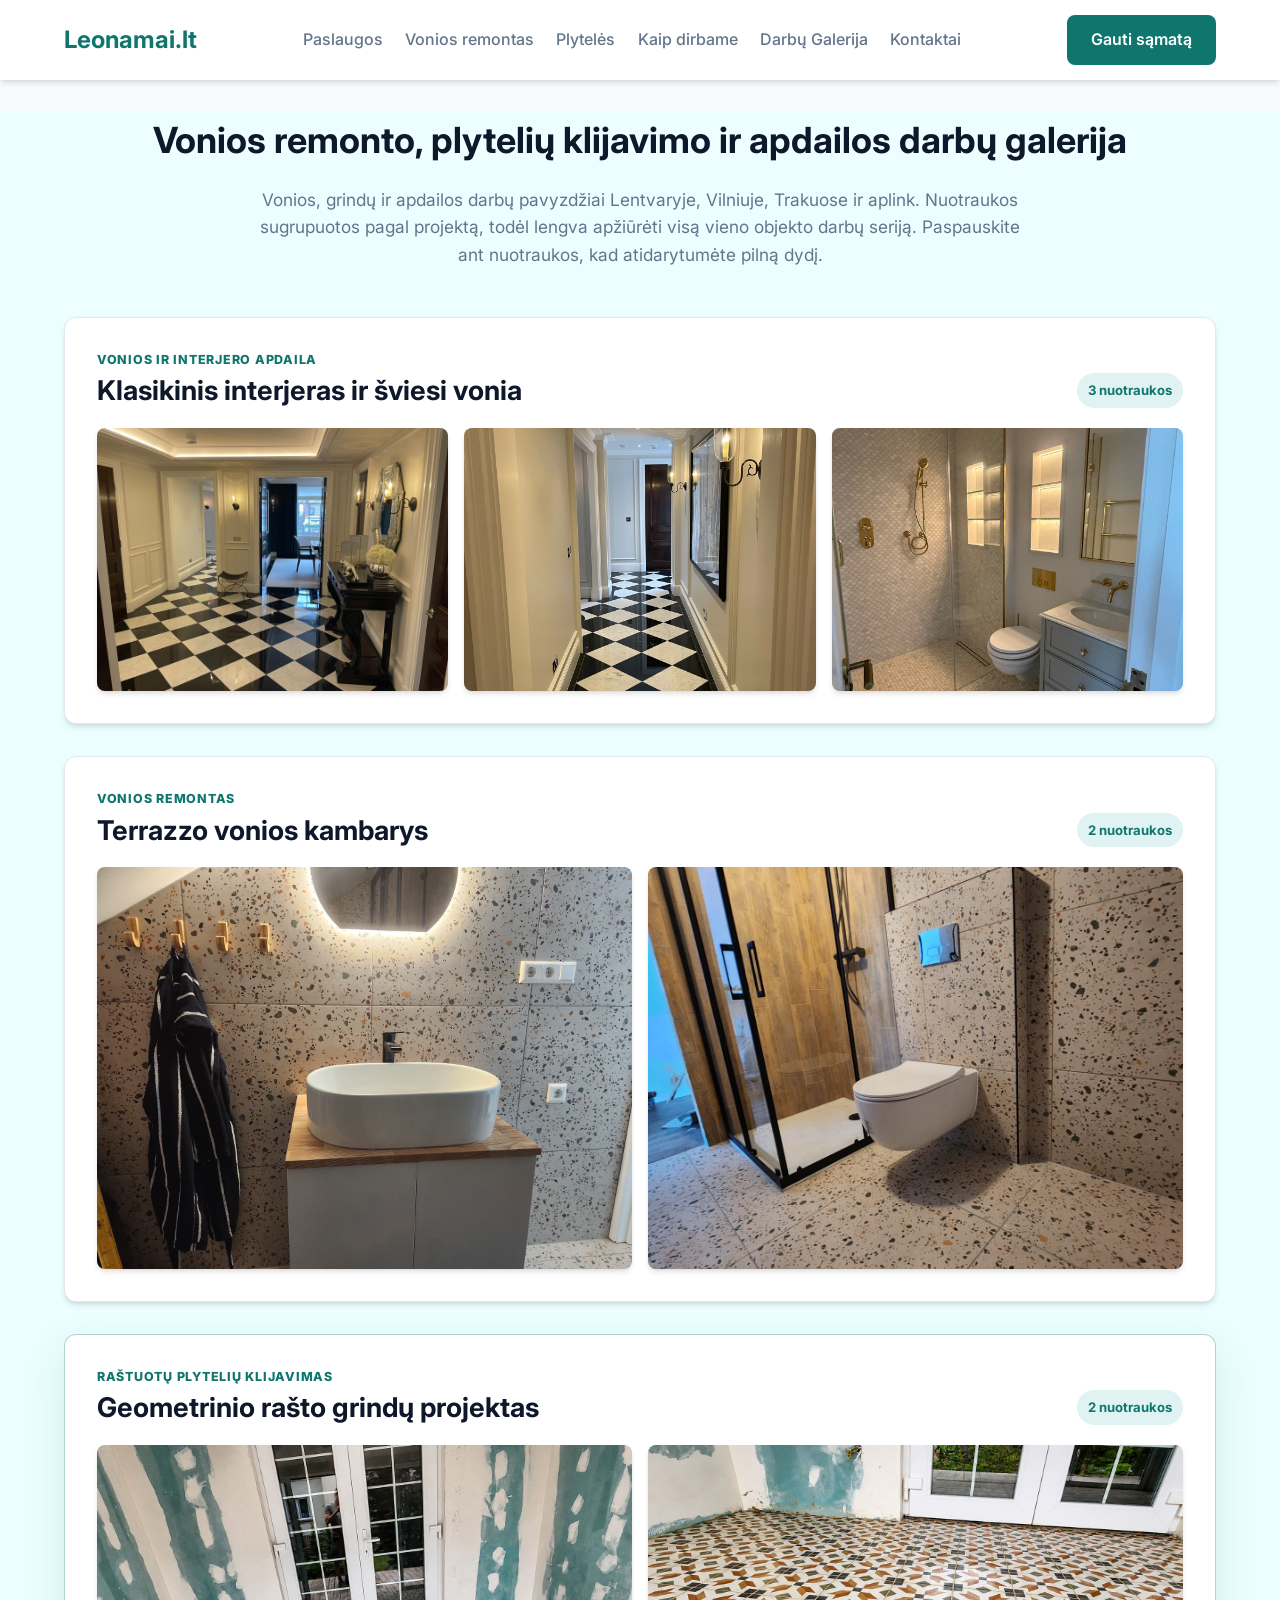
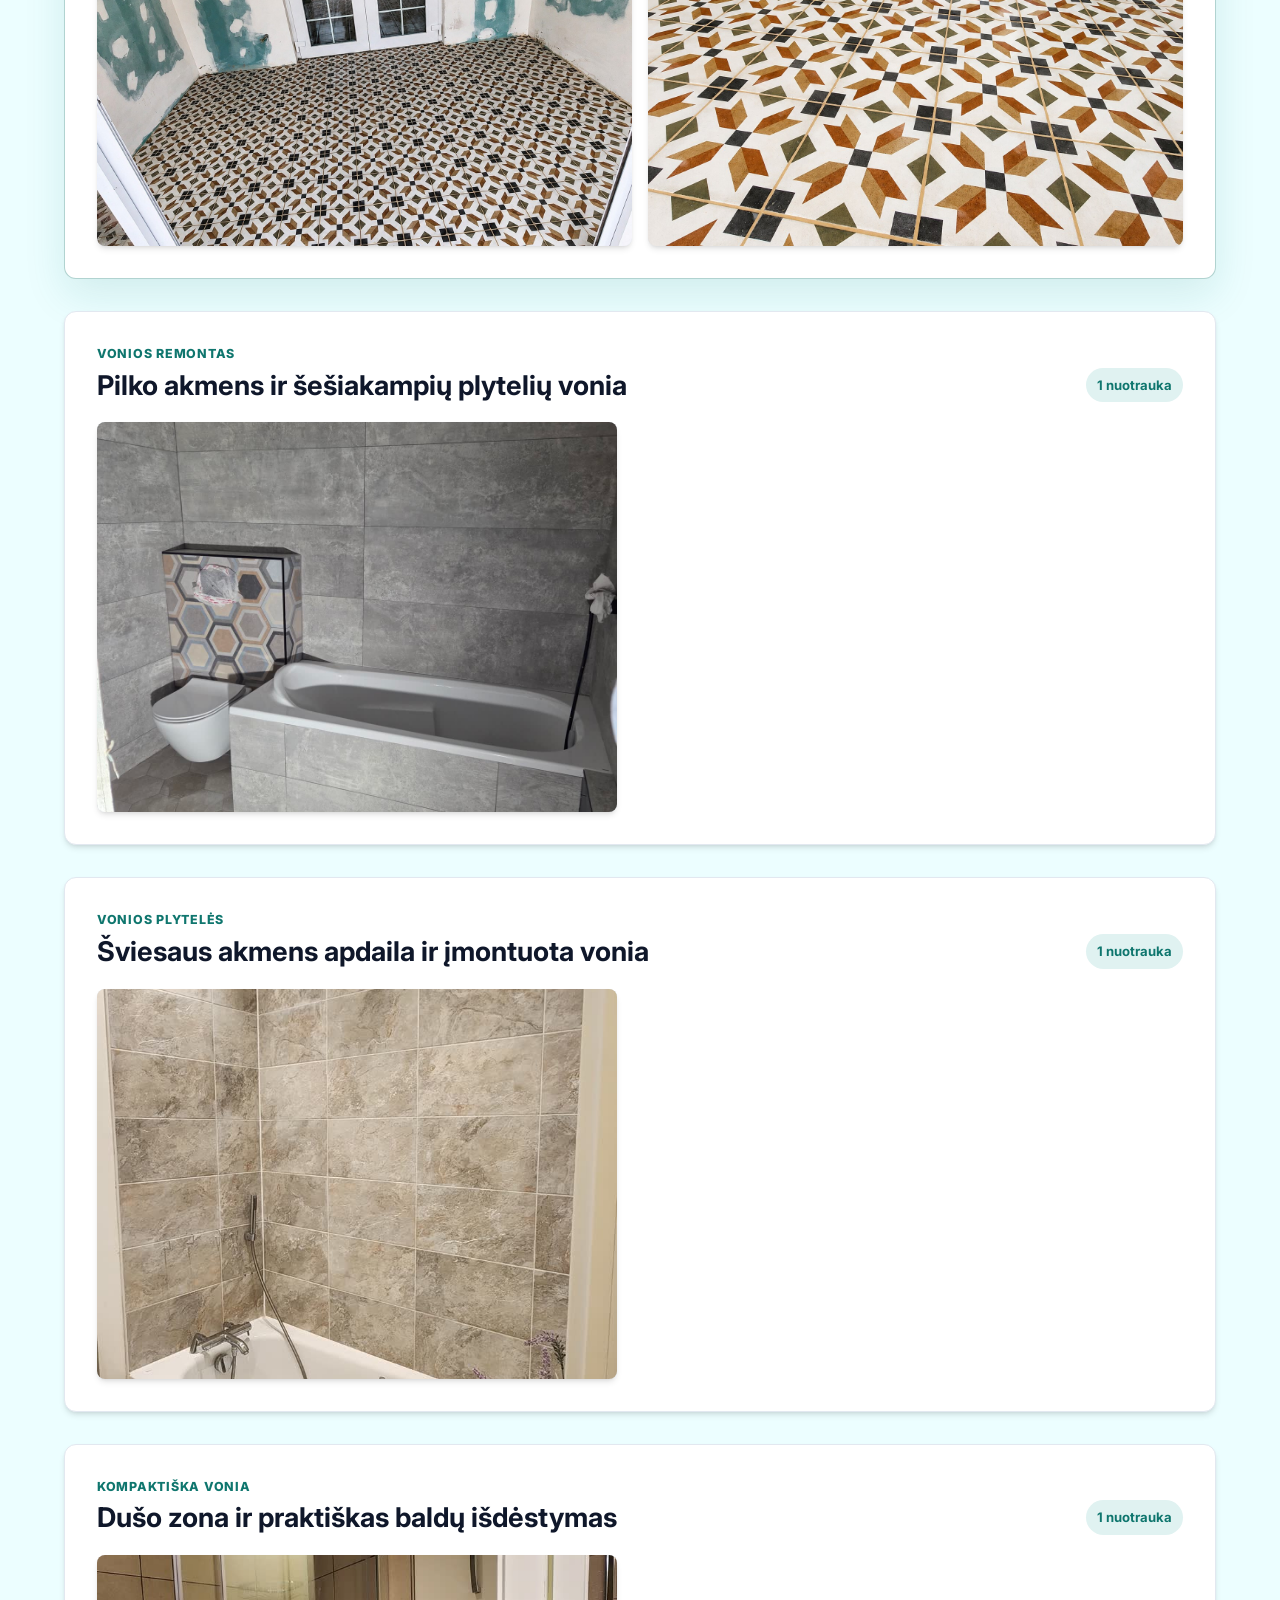
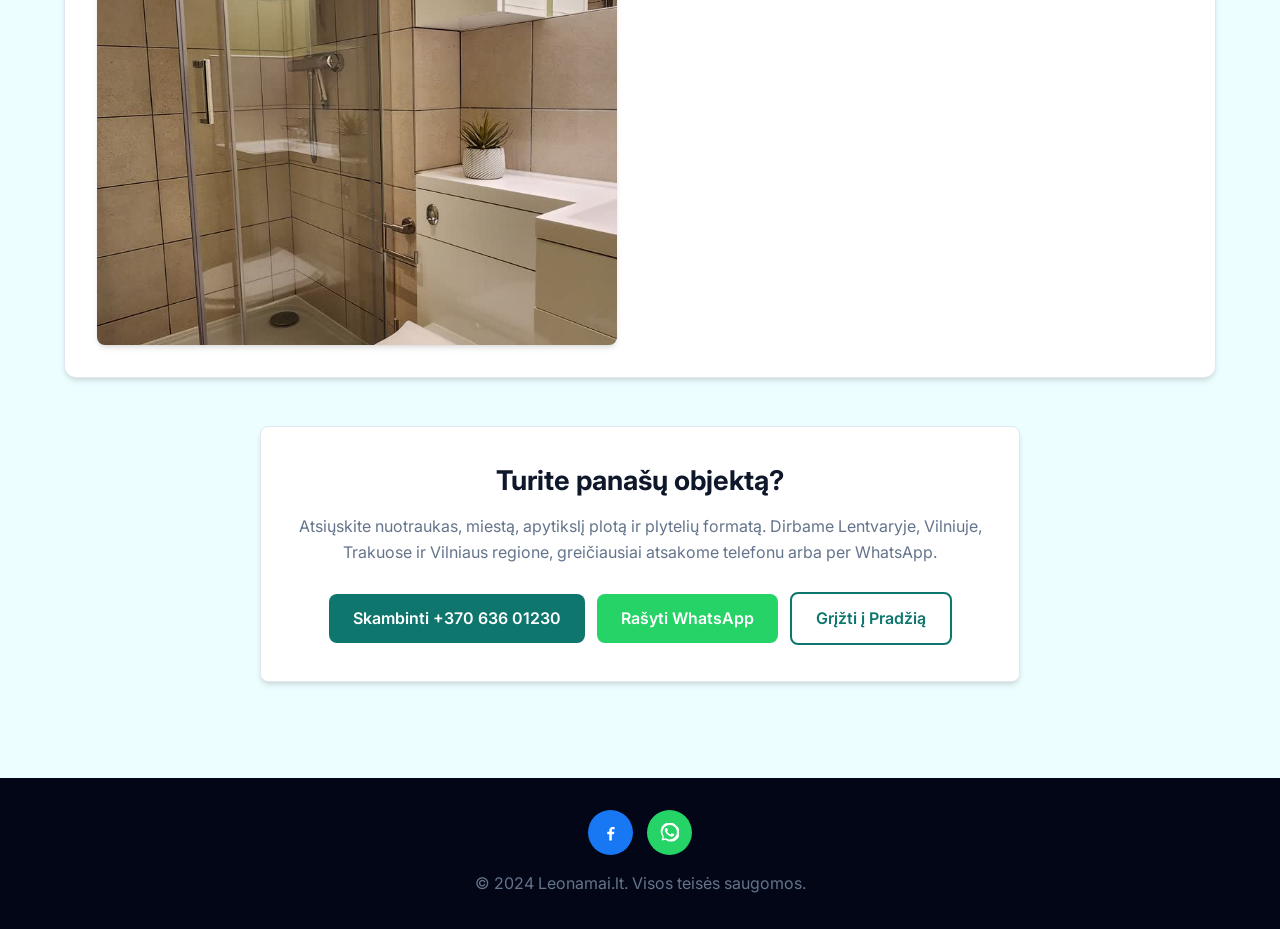
==== commit 8c1891e2: "Organize gallery by project and add patterned floor series" ====
--- a/gallery.html
+++ b/gallery.html
@@ -92,16 +92,90 @@
         <section class="gallery-page">
                 <div class="container">
                         <h1 class="section-title" style="margin-top: 2rem;">Vonios remonto, plytelių klijavimo ir apdailos darbų galerija</h1>
-                        <p class="section-intro">Vonios, virtuvės, grindų ir terasų darbų pavyzdžiai Lentvaryje, Vilniuje, Trakuose ir aplink. Paspauskite ant nuotraukos, kad atidarytumėte pilną dydį.</p>
-                                                <div class="gallery-grid">
-                                <div class="gallery-item"><img src="images/gallery-01.jpeg" alt="Leonamai atliktų remonto ir apdailos darbų nuotrauka" loading="lazy"></div>
-                                <div class="gallery-item"><img src="images/gallery-02.jpeg" alt="Vonios ir apdailos darbų galerijos nuotrauka" loading="lazy"></div>
-                                <div class="gallery-item"><img src="images/gallery-03.jpeg" alt="Plytelių, grindų arba sienų apdailos darbų pavyzdys" loading="lazy"></div>
-                                <div class="gallery-item"><img src="images/gallery-04.jpeg" alt="Leonamai darbų galerijos vaizdas iš objekto" loading="lazy"></div>
-                                <div class="gallery-item"><img src="images/gallery-05.jpeg" alt="Remonto darbų pavyzdys Lentvaryje, Vilniuje arba Trakuose" loading="lazy"></div>
-                                <div class="gallery-item"><img src="images/gallery-06.jpeg" alt="Apdailos darbų ir tvarkingo užbaigimo nuotrauka" loading="lazy"></div>
-                                <div class="gallery-item"><img src="images/gallery-07.jpeg" alt="Vonios remonto arba plytelių klijavimo darbų nuotrauka" loading="lazy"></div>
-                                <div class="gallery-item"><img src="images/gallery-08.jpeg" alt="Leonamai atliktų darbų galerijos nuotrauka" loading="lazy"></div>
+                        <p class="section-intro">Vonios, grindų ir apdailos darbų pavyzdžiai Lentvaryje, Vilniuje, Trakuose ir aplink. Nuotraukos sugrupuotos pagal projektą, todėl lengva apžiūrėti visą vieno objekto darbų seriją. Paspauskite ant nuotraukos, kad atidarytumėte pilną dydį.</p>
+
+                        <div class="gallery-projects">
+                                <article class="gallery-project" aria-labelledby="classic-project-title">
+                                        <div class="gallery-project-header">
+                                                <div>
+                                                        <span class="gallery-project-label">Vonios ir interjero apdaila</span>
+                                                        <h2 id="classic-project-title">Klasikinis interjeras ir šviesi vonia</h2>
+                                                </div>
+                                                <span class="gallery-project-count">3 nuotraukos</span>
+                                        </div>
+                                        <div class="gallery-project-grid cols-3">
+                                                <div class="gallery-item"><img src="images/gallery-01.jpeg" alt="Klasikinio interjero prieškambaris su juodai baltomis grindų plytelėmis" loading="eager"></div>
+                                                <div class="gallery-item"><img src="images/gallery-02.jpeg" alt="Klasikinio interjero koridorius su juodai baltomis grindų plytelėmis" loading="lazy"></div>
+                                                <div class="gallery-item"><img src="images/gallery-03.jpeg" alt="Šviesi vonia su mozaikinėmis plytelėmis, žalvario detalėmis ir dušu" loading="lazy"></div>
+                                        </div>
+                                </article>
+
+                                <article class="gallery-project" aria-labelledby="terrazzo-project-title">
+                                        <div class="gallery-project-header">
+                                                <div>
+                                                        <span class="gallery-project-label">Vonios remontas</span>
+                                                        <h2 id="terrazzo-project-title">Terrazzo vonios kambarys</h2>
+                                                </div>
+                                                <span class="gallery-project-count">2 nuotraukos</span>
+                                        </div>
+                                        <div class="gallery-project-grid cols-2">
+                                                <div class="gallery-item"><img src="images/gallery-05.jpeg" alt="Terrazzo vonios praustuvo zona su apšviestu apvaliu veidrodžiu" loading="lazy"></div>
+                                                <div class="gallery-item"><img src="images/gallery-06.jpeg" alt="Terrazzo vonios dušo ir pakabinamo tualeto zona" loading="lazy"></div>
+                                        </div>
+                                </article>
+
+                                <article class="gallery-project gallery-project-featured" aria-labelledby="pattern-floor-project-title">
+                                        <div class="gallery-project-header">
+                                                <div>
+                                                        <span class="gallery-project-label">Raštuotų plytelių klijavimas</span>
+                                                        <h2 id="pattern-floor-project-title">Geometrinio rašto grindų projektas</h2>
+                                                </div>
+                                                <span class="gallery-project-count">2 nuotraukos</span>
+                                        </div>
+                                        <div class="gallery-project-grid cols-2">
+                                                <div class="gallery-item"><img src="images/rastuotu-plyteliu-grindys-01.jpg" alt="Bendras geometrinio rašto grindų plytelių vaizdas prie baltų durų" loading="lazy"></div>
+                                                <div class="gallery-item"><img src="images/rastuotu-plyteliu-grindys-02.jpg" alt="Iš arti nufotografuotos geometrinio rašto grindų plytelės ir tvarkingos siūlės" loading="lazy"></div>
+                                        </div>
+                                </article>
+
+                                <article class="gallery-project" aria-labelledby="grey-bath-project-title">
+                                        <div class="gallery-project-header">
+                                                <div>
+                                                        <span class="gallery-project-label">Vonios remontas</span>
+                                                        <h2 id="grey-bath-project-title">Pilko akmens ir šešiakampių plytelių vonia</h2>
+                                                </div>
+                                                <span class="gallery-project-count">1 nuotrauka</span>
+                                        </div>
+                                        <div class="gallery-project-grid cols-1">
+                                                <div class="gallery-item"><img src="images/gallery-04.jpeg" alt="Vonia su pilko akmens sienų plytelėmis ir šešiakampių plytelių grindimis" loading="lazy"></div>
+                                        </div>
+                                </article>
+
+                                <article class="gallery-project" aria-labelledby="stone-bath-project-title">
+                                        <div class="gallery-project-header">
+                                                <div>
+                                                        <span class="gallery-project-label">Vonios plytelės</span>
+                                                        <h2 id="stone-bath-project-title">Šviesaus akmens apdaila ir įmontuota vonia</h2>
+                                                </div>
+                                                <span class="gallery-project-count">1 nuotrauka</span>
+                                        </div>
+                                        <div class="gallery-project-grid cols-1">
+                                                <div class="gallery-item"><img src="images/gallery-07.jpeg" alt="Vonia su šviesaus akmens plytelėmis, įmontuota vonia ir nišos apdaila" loading="lazy"></div>
+                                        </div>
+                                </article>
+
+                                <article class="gallery-project" aria-labelledby="compact-bath-project-title">
+                                        <div class="gallery-project-header">
+                                                <div>
+                                                        <span class="gallery-project-label">Kompaktiška vonia</span>
+                                                        <h2 id="compact-bath-project-title">Dušo zona ir praktiškas baldų išdėstymas</h2>
+                                                </div>
+                                                <span class="gallery-project-count">1 nuotrauka</span>
+                                        </div>
+                                        <div class="gallery-project-grid cols-1">
+                                                <div class="gallery-item"><img src="images/gallery-08.jpeg" alt="Kompaktiška vonia su stikline dušo kabina, tualetu ir baltais baldais" loading="lazy"></div>
+                                        </div>
+                                </article>
                         </div>
                         <div class="gallery-cta">
                                 <h2>Turite panašų objektą?</h2>
@@ -138,5 +212,3 @@
 
 </html>
 
-
-
--- a/style.css
+++ b/style.css
@@ -504,17 +504,85 @@
     transform: scale(1.22);
 }
 
-.gallery-grid {
+.gallery-page {
+    padding-bottom: 4rem;
+    background: var(--soft);
+}
+
+.gallery-projects {
     display: grid;
-    grid-template-columns: repeat(auto-fill, minmax(350px, 1fr));
-    gap: 1.5rem;
+    gap: 2rem;
+}
+
+.gallery-project {
+    padding: clamp(1.1rem, 2.5vw, 2rem);
+    border: 1px solid #e2e8f0;
+    border-radius: calc(var(--radius) + 4px);
+    background: var(--white);
+    box-shadow: var(--shadow);
+}
+
+.gallery-project-featured {
+    border-color: rgba(15, 118, 110, 0.32);
+    box-shadow: 0 16px 42px rgba(15, 118, 110, 0.12);
+}
+
+.gallery-project-header {
+    display: flex;
+    align-items: flex-end;
+    justify-content: space-between;
+    gap: 1rem;
+    margin-bottom: 1.25rem;
+}
+
+.gallery-project-label {
+    display: block;
+    margin-bottom: 0.35rem;
+    color: var(--primary);
+    font-size: 0.78rem;
+    font-weight: 800;
+    letter-spacing: 0.06em;
+    text-transform: uppercase;
+}
+
+.gallery-project h2 {
+    color: var(--dark);
+    font-size: clamp(1.25rem, 2.4vw, 1.7rem);
+    line-height: 1.2;
+}
+
+.gallery-project-count {
+    flex: 0 0 auto;
+    padding: 0.42rem 0.7rem;
+    border-radius: 999px;
+    background: #e0f2f1;
+    color: var(--primary);
+    font-size: 0.82rem;
+    font-weight: 700;
+}
+
+.gallery-project-grid {
+    display: grid;
+    gap: 1rem;
+}
+
+.gallery-project-grid.cols-3 {
+    grid-template-columns: repeat(3, minmax(0, 1fr));
+}
+
+.gallery-project-grid.cols-2 {
+    grid-template-columns: repeat(2, minmax(0, 1fr));
+}
+
+.gallery-project-grid.cols-1 {
+    grid-template-columns: minmax(0, 520px);
 }
 
 .gallery-item {
+    aspect-ratio: 4 / 3;
     border-radius: var(--radius);
     overflow: hidden;
-    height: 300px;
-    /* Fixed height for consistency */
+    background: #e2e8f0;
     box-shadow: var(--shadow);
 }
 
@@ -812,6 +880,17 @@
     }
 
     .gallery-grid {
+        grid-template-columns: 1fr;
+    }
+
+    .gallery-project-header {
+        align-items: flex-start;
+        flex-direction: column;
+    }
+
+    .gallery-project-grid.cols-3,
+    .gallery-project-grid.cols-2,
+    .gallery-project-grid.cols-1 {
         grid-template-columns: 1fr;
     }
 
@@ -883,4 +962,3 @@
 
 
 
-
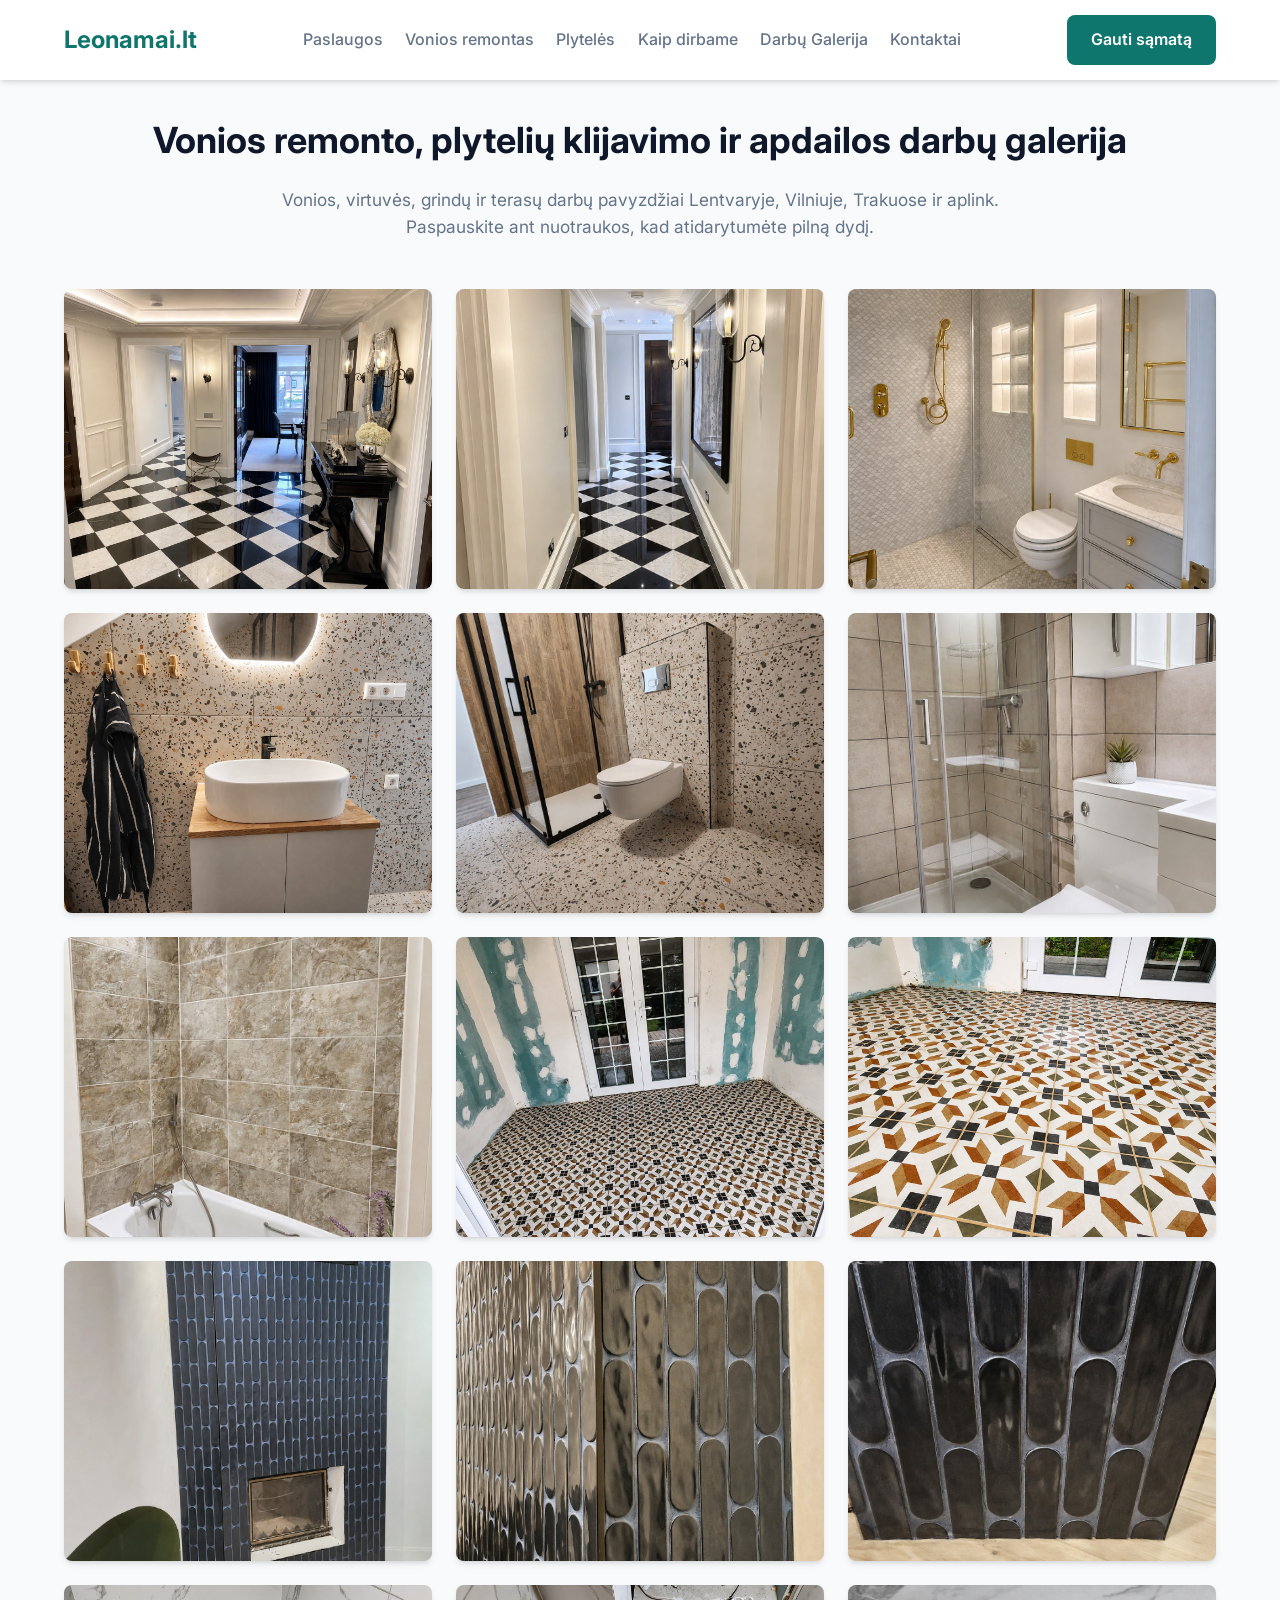
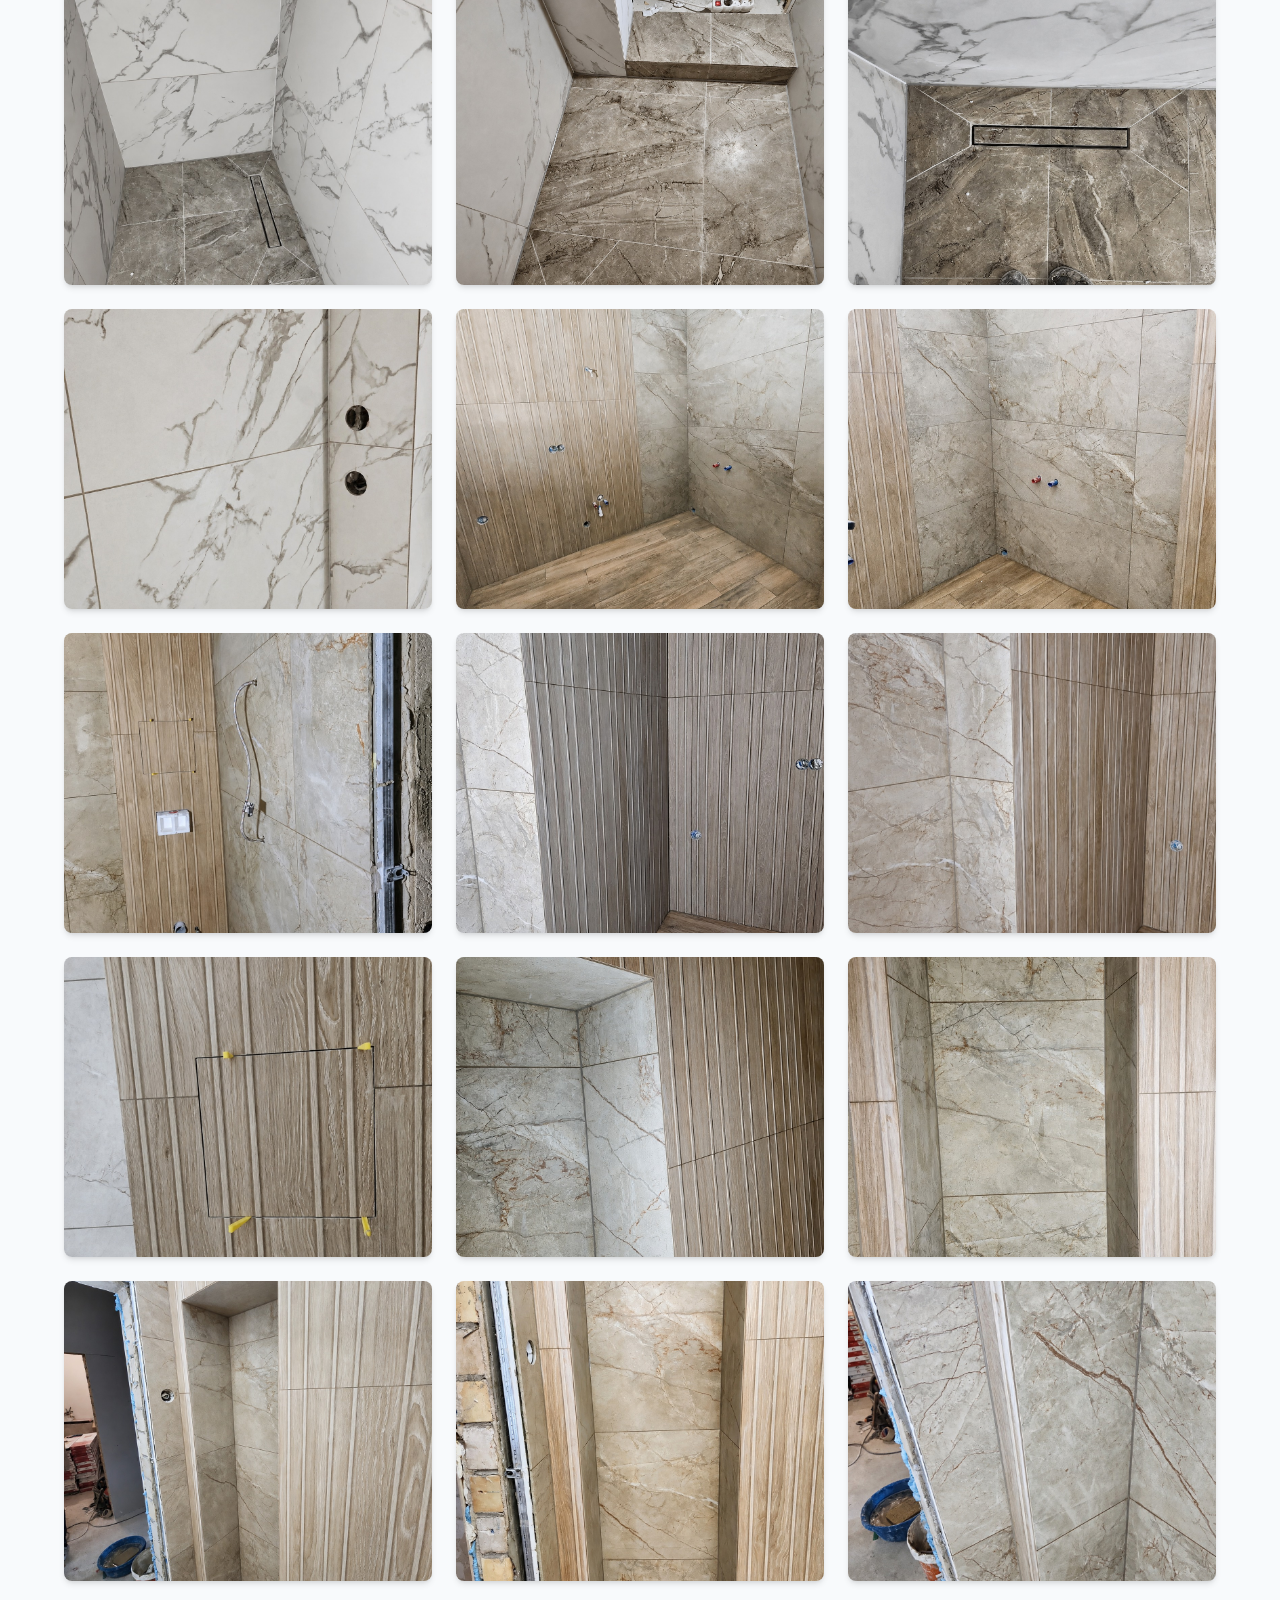
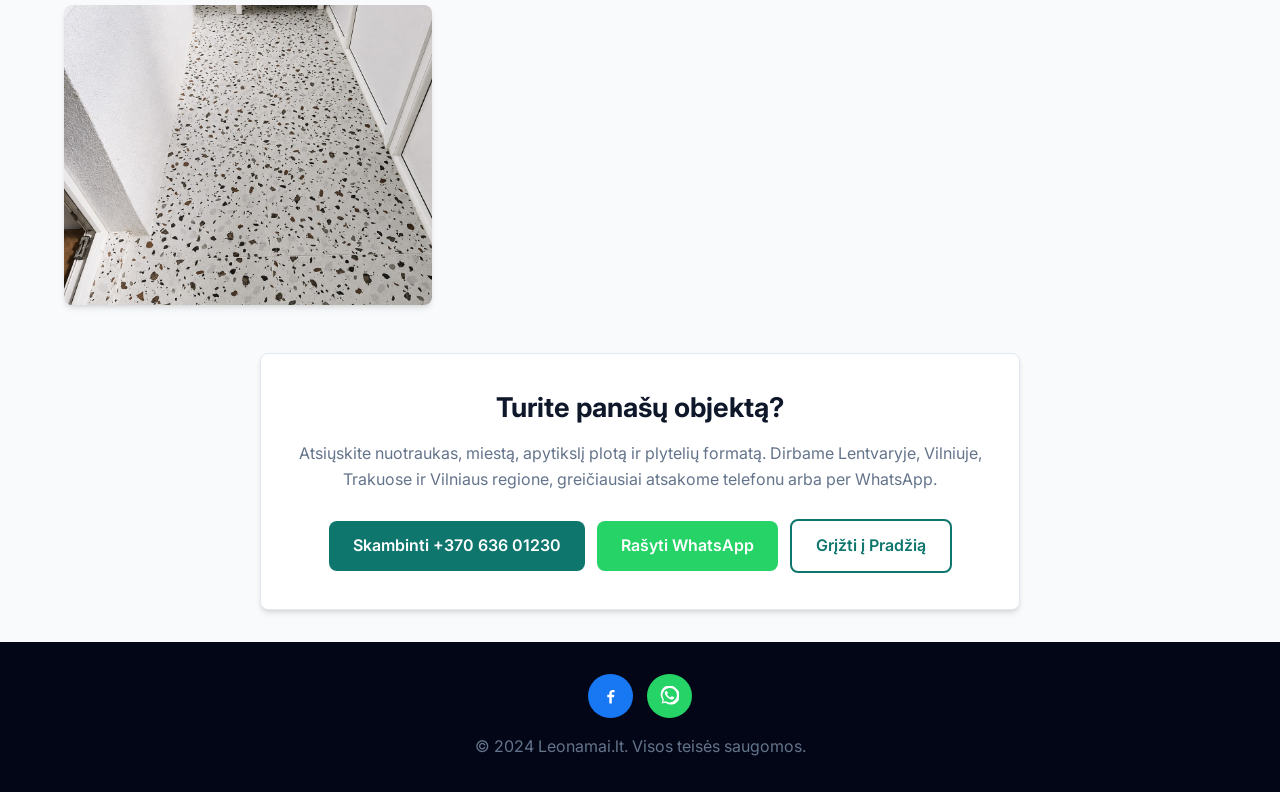
==== commit 26b9b895: "Restore original gallery style and add enhanced photos" ====
--- a/gallery.html
+++ b/gallery.html
@@ -28,7 +28,7 @@
         <link rel="preconnect" href="https://fonts.googleapis.com">
         <link rel="preconnect" href="https://fonts.gstatic.com" crossorigin>
         <link href="https://fonts.googleapis.com/css2?family=Inter:wght@300;400;600;700&display=swap" rel="stylesheet">
-        <link rel="stylesheet" href="style.css">
+        <link rel="stylesheet" href="style.css?v=20260904-2">
 
         <script type="application/ld+json">
         {
@@ -92,90 +92,37 @@
         <section class="gallery-page">
                 <div class="container">
                         <h1 class="section-title" style="margin-top: 2rem;">Vonios remonto, plytelių klijavimo ir apdailos darbų galerija</h1>
-                        <p class="section-intro">Vonios, grindų ir apdailos darbų pavyzdžiai Lentvaryje, Vilniuje, Trakuose ir aplink. Nuotraukos sugrupuotos pagal projektą, todėl lengva apžiūrėti visą vieno objekto darbų seriją. Paspauskite ant nuotraukos, kad atidarytumėte pilną dydį.</p>
+                        <p class="section-intro">Vonios, virtuvės, grindų ir terasų darbų pavyzdžiai Lentvaryje, Vilniuje, Trakuose ir aplink. Paspauskite ant nuotraukos, kad atidarytumėte pilną dydį.</p>
 
-                        <div class="gallery-projects">
-                                <article class="gallery-project" aria-labelledby="classic-project-title">
-                                        <div class="gallery-project-header">
-                                                <div>
-                                                        <span class="gallery-project-label">Vonios ir interjero apdaila</span>
-                                                        <h2 id="classic-project-title">Klasikinis interjeras ir šviesi vonia</h2>
-                                                </div>
-                                                <span class="gallery-project-count">3 nuotraukos</span>
-                                        </div>
-                                        <div class="gallery-project-grid cols-3">
-                                                <div class="gallery-item"><img src="images/gallery-01.jpeg" alt="Klasikinio interjero prieškambaris su juodai baltomis grindų plytelėmis" loading="eager"></div>
-                                                <div class="gallery-item"><img src="images/gallery-02.jpeg" alt="Klasikinio interjero koridorius su juodai baltomis grindų plytelėmis" loading="lazy"></div>
-                                                <div class="gallery-item"><img src="images/gallery-03.jpeg" alt="Šviesi vonia su mozaikinėmis plytelėmis, žalvario detalėmis ir dušu" loading="lazy"></div>
-                                        </div>
-                                </article>
-
-                                <article class="gallery-project" aria-labelledby="terrazzo-project-title">
-                                        <div class="gallery-project-header">
-                                                <div>
-                                                        <span class="gallery-project-label">Vonios remontas</span>
-                                                        <h2 id="terrazzo-project-title">Terrazzo vonios kambarys</h2>
-                                                </div>
-                                                <span class="gallery-project-count">2 nuotraukos</span>
-                                        </div>
-                                        <div class="gallery-project-grid cols-2">
-                                                <div class="gallery-item"><img src="images/gallery-05.jpeg" alt="Terrazzo vonios praustuvo zona su apšviestu apvaliu veidrodžiu" loading="lazy"></div>
-                                                <div class="gallery-item"><img src="images/gallery-06.jpeg" alt="Terrazzo vonios dušo ir pakabinamo tualeto zona" loading="lazy"></div>
-                                        </div>
-                                </article>
-
-                                <article class="gallery-project gallery-project-featured" aria-labelledby="pattern-floor-project-title">
-                                        <div class="gallery-project-header">
-                                                <div>
-                                                        <span class="gallery-project-label">Raštuotų plytelių klijavimas</span>
-                                                        <h2 id="pattern-floor-project-title">Geometrinio rašto grindų projektas</h2>
-                                                </div>
-                                                <span class="gallery-project-count">2 nuotraukos</span>
-                                        </div>
-                                        <div class="gallery-project-grid cols-2">
-                                                <div class="gallery-item"><img src="images/rastuotu-plyteliu-grindys-01.jpg" alt="Bendras geometrinio rašto grindų plytelių vaizdas prie baltų durų" loading="lazy"></div>
-                                                <div class="gallery-item"><img src="images/rastuotu-plyteliu-grindys-02.jpg" alt="Iš arti nufotografuotos geometrinio rašto grindų plytelės ir tvarkingos siūlės" loading="lazy"></div>
-                                        </div>
-                                </article>
-
-                                <article class="gallery-project" aria-labelledby="grey-bath-project-title">
-                                        <div class="gallery-project-header">
-                                                <div>
-                                                        <span class="gallery-project-label">Vonios remontas</span>
-                                                        <h2 id="grey-bath-project-title">Pilko akmens ir šešiakampių plytelių vonia</h2>
-                                                </div>
-                                                <span class="gallery-project-count">1 nuotrauka</span>
-                                        </div>
-                                        <div class="gallery-project-grid cols-1">
-                                                <div class="gallery-item"><img src="images/gallery-04.jpeg" alt="Vonia su pilko akmens sienų plytelėmis ir šešiakampių plytelių grindimis" loading="lazy"></div>
-                                        </div>
-                                </article>
-
-                                <article class="gallery-project" aria-labelledby="stone-bath-project-title">
-                                        <div class="gallery-project-header">
-                                                <div>
-                                                        <span class="gallery-project-label">Vonios plytelės</span>
-                                                        <h2 id="stone-bath-project-title">Šviesaus akmens apdaila ir įmontuota vonia</h2>
-                                                </div>
-                                                <span class="gallery-project-count">1 nuotrauka</span>
-                                        </div>
-                                        <div class="gallery-project-grid cols-1">
-                                                <div class="gallery-item"><img src="images/gallery-07.jpeg" alt="Vonia su šviesaus akmens plytelėmis, įmontuota vonia ir nišos apdaila" loading="lazy"></div>
-                                        </div>
-                                </article>
-
-                                <article class="gallery-project" aria-labelledby="compact-bath-project-title">
-                                        <div class="gallery-project-header">
-                                                <div>
-                                                        <span class="gallery-project-label">Kompaktiška vonia</span>
-                                                        <h2 id="compact-bath-project-title">Dušo zona ir praktiškas baldų išdėstymas</h2>
-                                                </div>
-                                                <span class="gallery-project-count">1 nuotrauka</span>
-                                        </div>
-                                        <div class="gallery-project-grid cols-1">
-                                                <div class="gallery-item"><img src="images/gallery-08.jpeg" alt="Kompaktiška vonia su stikline dušo kabina, tualetu ir baltais baldais" loading="lazy"></div>
-                                        </div>
-                                </article>
+                        <div class="gallery-grid">
+                                <div class="gallery-item"><img src="images/enhanced/IMG_3466_website.jpg" alt="Klasikinis interjeras su juodai baltomis grindų plytelėmis" loading="lazy"></div>
+                                <div class="gallery-item"><img src="images/enhanced/IMG_3465_website.jpg" alt="Klasikinis koridorius su juodai baltomis grindų plytelėmis" loading="lazy"></div>
+                                <div class="gallery-item"><img src="images/enhanced/IMG_4918_website.jpg" alt="Šviesi vonia su mozaikinėmis plytelėmis ir žalvario detalėmis" loading="lazy"></div>
+                                <div class="gallery-item"><img src="images/enhanced/20260428_113146_website.jpg" alt="Terrazzo vonios praustuvo zona" loading="lazy"></div>
+                                <div class="gallery-item"><img src="images/enhanced/20260305_171338_website.jpg" alt="Terrazzo vonios dušo ir tualeto zona" loading="lazy"></div>
+                                <div class="gallery-item"><img src="images/enhanced/20231107_073559_website.jpg" alt="Kompaktiška vonia su stikline dušo kabina" loading="lazy"></div>
+                                <div class="gallery-item"><img src="images/enhanced/20231221_184941_website.jpg" alt="Vonia su šviesaus akmens plytelėmis" loading="lazy"></div>
+                                <div class="gallery-item"><img src="images/enhanced/20260712_150328_website.jpg" alt="Geometrinio rašto grindų plytelių projektas" loading="lazy"></div>
+                                <div class="gallery-item"><img src="images/enhanced/20260712_150350_website.jpg" alt="Geometrinio rašto grindų plytelės iš arti" loading="lazy"></div>
+                                <div class="gallery-item"><img src="images/enhanced/20260814_200342_website.jpg" alt="Židinio sienos apdaila tamsiomis plytelėmis" loading="lazy"></div>
+                                <div class="gallery-item"><img src="images/enhanced/20260814_200312_website.jpg" alt="Židinio sienos plytelių apdailos vaizdas iš šono" loading="lazy"></div>
+                                <div class="gallery-item"><img src="images/enhanced/20260814_200532_website.jpg" alt="Tamsių dekoratyvinių plytelių detalė" loading="lazy"></div>
+                                <div class="gallery-item"><img src="images/enhanced/IMG_20260729_193149_website.jpg" alt="Marmuro rašto dušo zonos grindys" loading="lazy"></div>
+                                <div class="gallery-item"><img src="images/enhanced/IMG_20260729_193202_website.jpg" alt="Marmuro rašto dušo grindų nuolydžiai" loading="lazy"></div>
+                                <div class="gallery-item"><img src="images/enhanced/IMG_20260729_193206_website.jpg" alt="Dušo latakas marmuro rašto plytelėse" loading="lazy"></div>
+                                <div class="gallery-item"><img src="images/enhanced/IMG_20260729_193158_website.jpg" alt="Marmuro rašto sienų plytelių detalė" loading="lazy"></div>
+                                <div class="gallery-item"><img src="images/enhanced/IMG_20260819_163055_website.jpg" alt="Medžio ir marmuro rašto vonios plytelių derinys" loading="lazy"></div>
+                                <div class="gallery-item"><img src="images/enhanced/IMG_20260819_163030_website.jpg" alt="Marmuro rašto vonios sienų plytelės" loading="lazy"></div>
+                                <div class="gallery-item"><img src="images/enhanced/IMG_20260819_162902_website.jpg" alt="Dušo įvadų paruošimas plytelėmis išklijuotoje sienoje" loading="lazy"></div>
+                                <div class="gallery-item"><img src="images/enhanced/20260819_162954_website.jpg" alt="Medžio rašto vonios plytelių kampas" loading="lazy"></div>
+                                <div class="gallery-item"><img src="images/enhanced/IMG_20260819_162939_website.jpg" alt="Medžio ir marmuro rašto plytelių sujungimas" loading="lazy"></div>
+                                <div class="gallery-item"><img src="images/enhanced/IMG_20260819_162757_website.jpg" alt="Paslėptos revizinės durelės medžio rašto plytelėse" loading="lazy"></div>
+                                <div class="gallery-item"><img src="images/enhanced/IMG_20260819_162817_website.jpg" alt="Plytelėmis apklijuotos nišos kampas" loading="lazy"></div>
+                                <div class="gallery-item"><img src="images/enhanced/IMG_20260819_162843_website.jpg" alt="Vonios niša su marmuro rašto plytelėmis" loading="lazy"></div>
+                                <div class="gallery-item"><img src="images/enhanced/IMG_20260819_163113_website.jpg" alt="Vonios nišos ir durų angos apdaila" loading="lazy"></div>
+                                <div class="gallery-item"><img src="images/enhanced/IMG_20260819_163142_website.jpg" alt="Plytelėmis išklijuota aukšta vonios niša" loading="lazy"></div>
+                                <div class="gallery-item"><img src="images/enhanced/IMG_20260819_162828_website.jpg" alt="Marmuro rašto plytelių krašto apdaila" loading="lazy"></div>
+                                <div class="gallery-item"><img src="images/enhanced/IMG_20260828_122035_website.jpg" alt="Terrazzo grindų plytelių apdaila" loading="lazy"></div>
                         </div>
                         <div class="gallery-cta">
                                 <h2>Turite panašų objektą?</h2>
@@ -211,4 +158,3 @@
 </body>
 
 </html>
-
--- a/style.css
+++ b/style.css
@@ -504,85 +504,17 @@
     transform: scale(1.22);
 }
 
-.gallery-page {
-    padding-bottom: 4rem;
-    background: var(--soft);
-}
-
-.gallery-projects {
+.gallery-grid {
     display: grid;
-    gap: 2rem;
-}
-
-.gallery-project {
-    padding: clamp(1.1rem, 2.5vw, 2rem);
-    border: 1px solid #e2e8f0;
-    border-radius: calc(var(--radius) + 4px);
-    background: var(--white);
-    box-shadow: var(--shadow);
-}
-
-.gallery-project-featured {
-    border-color: rgba(15, 118, 110, 0.32);
-    box-shadow: 0 16px 42px rgba(15, 118, 110, 0.12);
-}
-
-.gallery-project-header {
-    display: flex;
-    align-items: flex-end;
-    justify-content: space-between;
-    gap: 1rem;
-    margin-bottom: 1.25rem;
-}
-
-.gallery-project-label {
-    display: block;
-    margin-bottom: 0.35rem;
-    color: var(--primary);
-    font-size: 0.78rem;
-    font-weight: 800;
-    letter-spacing: 0.06em;
-    text-transform: uppercase;
-}
-
-.gallery-project h2 {
-    color: var(--dark);
-    font-size: clamp(1.25rem, 2.4vw, 1.7rem);
-    line-height: 1.2;
-}
-
-.gallery-project-count {
-    flex: 0 0 auto;
-    padding: 0.42rem 0.7rem;
-    border-radius: 999px;
-    background: #e0f2f1;
-    color: var(--primary);
-    font-size: 0.82rem;
-    font-weight: 700;
-}
-
-.gallery-project-grid {
-    display: grid;
-    gap: 1rem;
-}
-
-.gallery-project-grid.cols-3 {
-    grid-template-columns: repeat(3, minmax(0, 1fr));
-}
-
-.gallery-project-grid.cols-2 {
-    grid-template-columns: repeat(2, minmax(0, 1fr));
-}
-
-.gallery-project-grid.cols-1 {
-    grid-template-columns: minmax(0, 520px);
+    grid-template-columns: repeat(auto-fill, minmax(350px, 1fr));
+    gap: 1.5rem;
 }
 
 .gallery-item {
-    aspect-ratio: 4 / 3;
     border-radius: var(--radius);
     overflow: hidden;
-    background: #e2e8f0;
+    height: 300px;
+    /* Fixed height for consistency */
     box-shadow: var(--shadow);
 }
 
@@ -880,17 +812,6 @@
     }
 
     .gallery-grid {
-        grid-template-columns: 1fr;
-    }
-
-    .gallery-project-header {
-        align-items: flex-start;
-        flex-direction: column;
-    }
-
-    .gallery-project-grid.cols-3,
-    .gallery-project-grid.cols-2,
-    .gallery-project-grid.cols-1 {
         grid-template-columns: 1fr;
     }
 
@@ -961,4 +882,3 @@
 
 
 
-
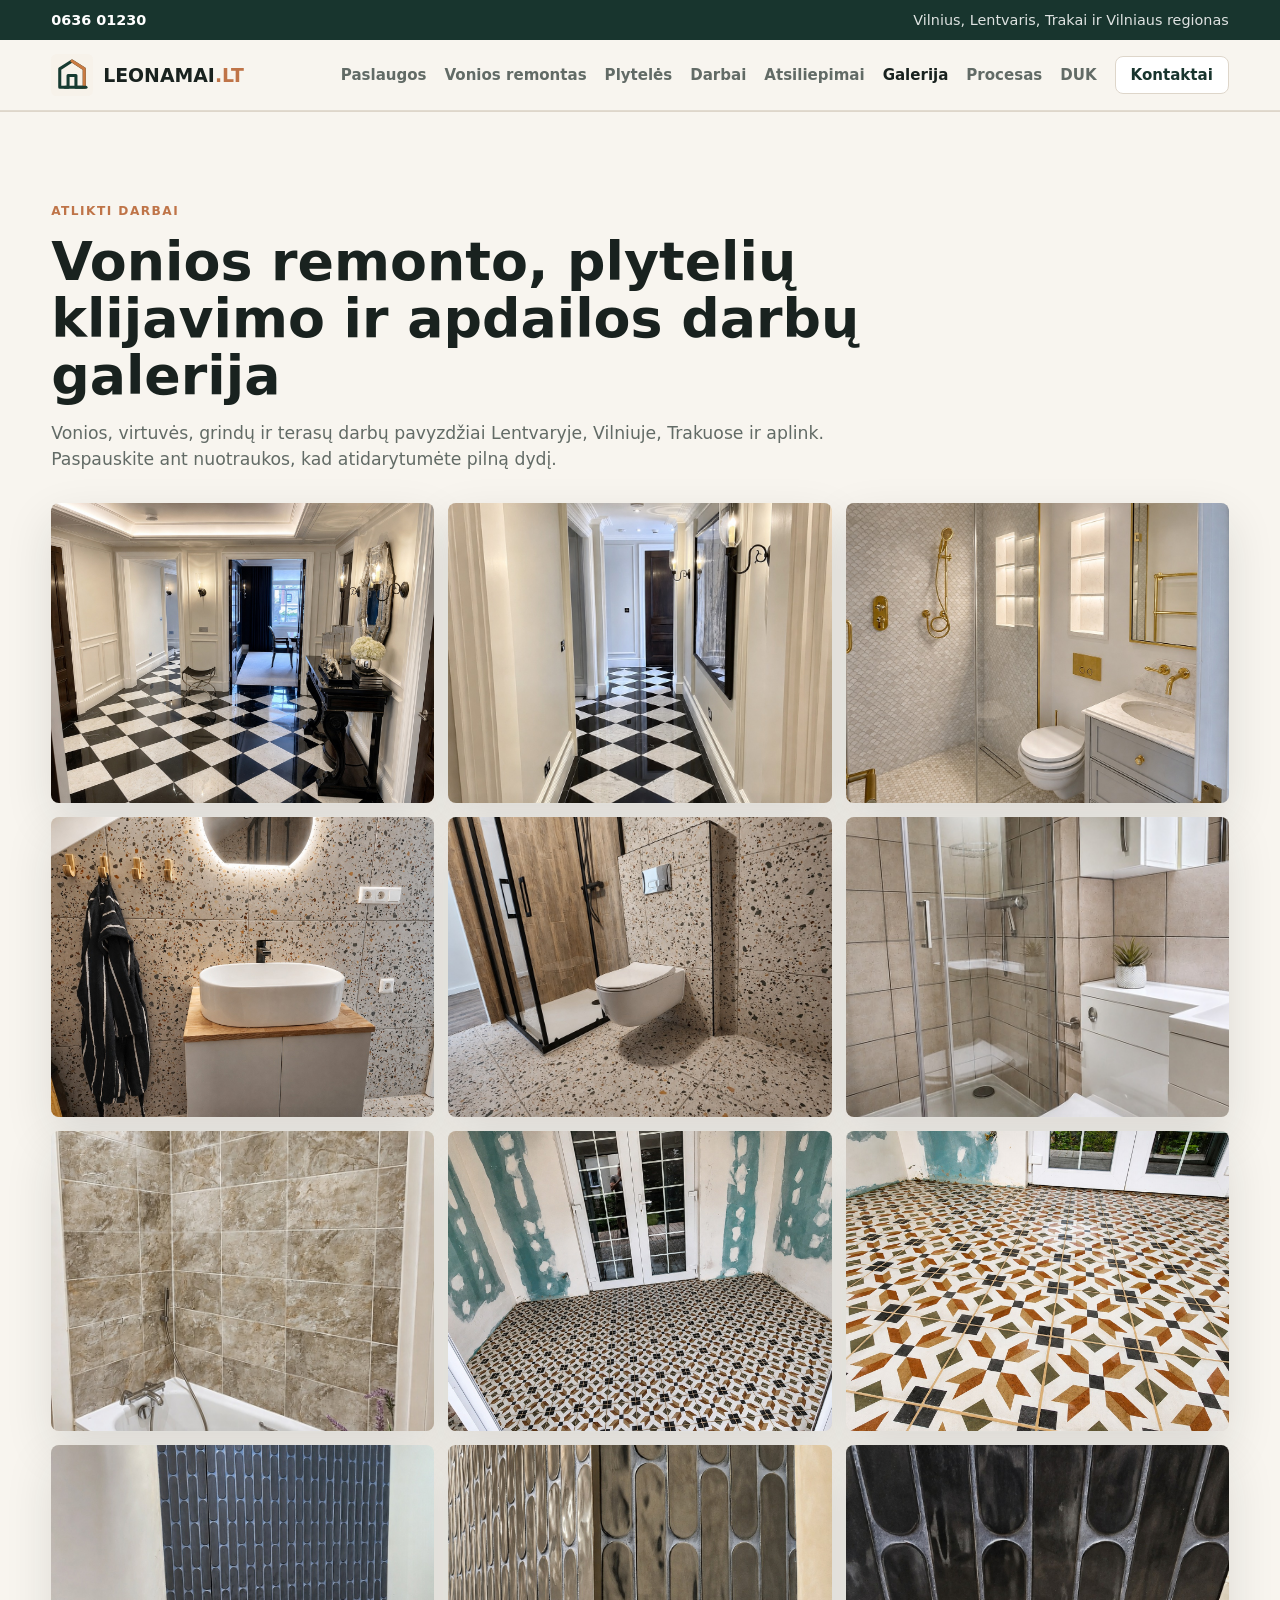
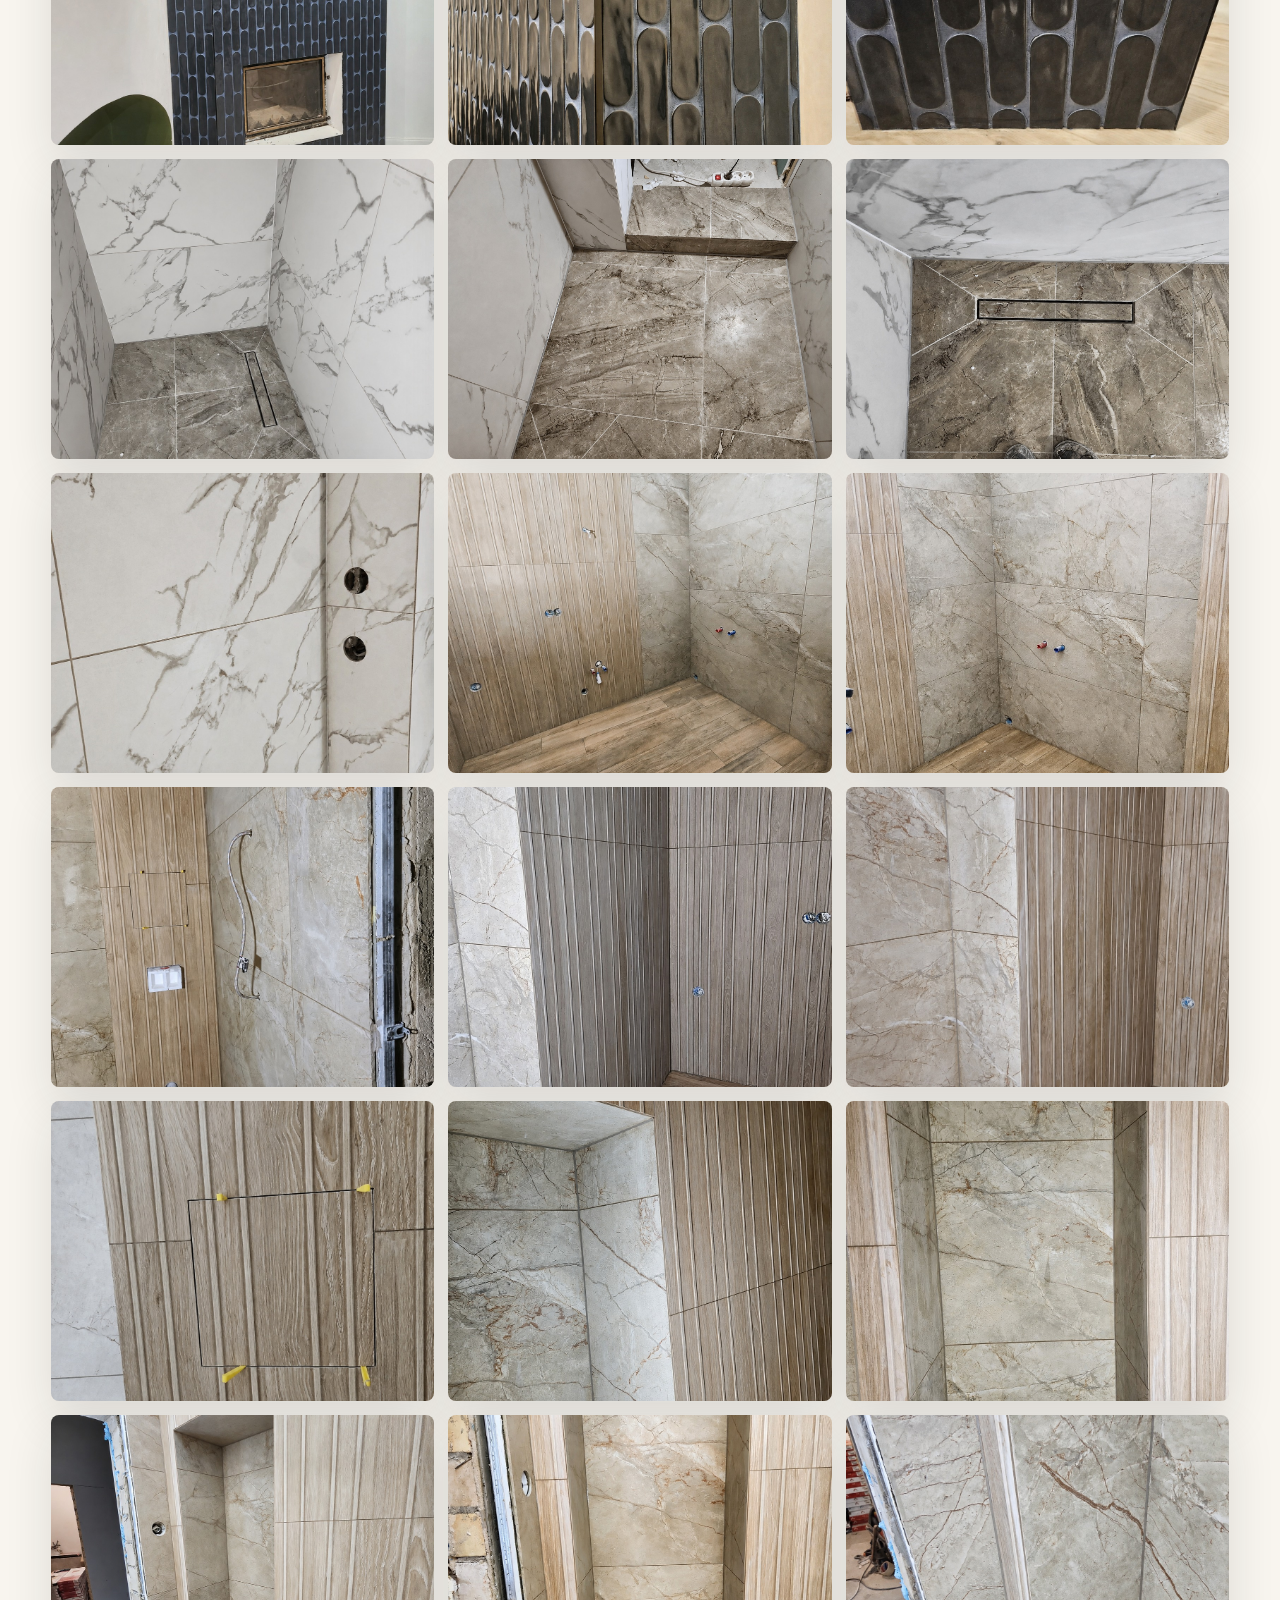
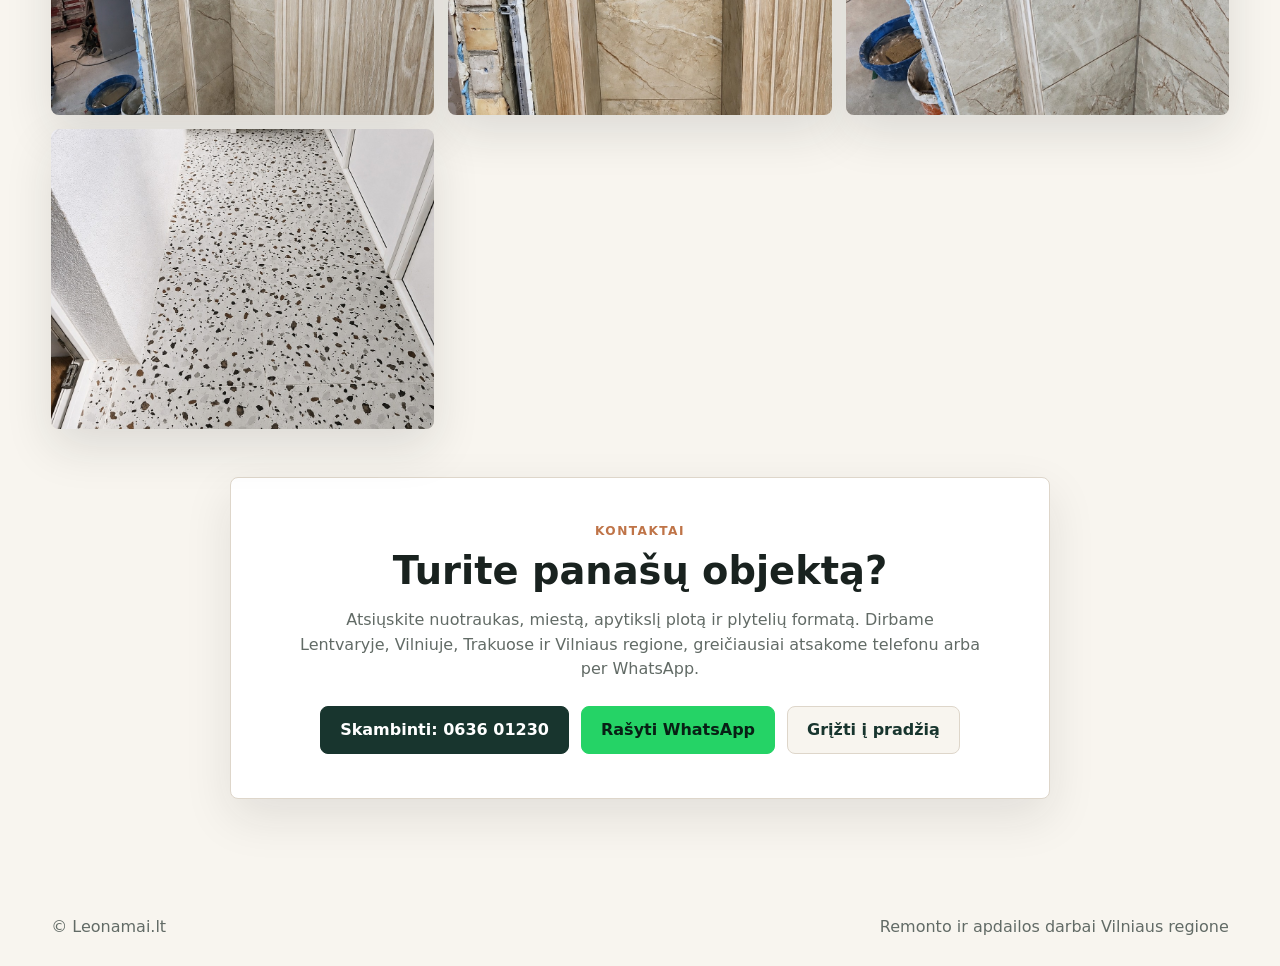
==== commit 1e6fdfb1: "Match gallery styling to homepage" ====
--- a/gallery.html
+++ b/gallery.html
@@ -8,8 +8,9 @@
         <meta name="description" content="Leonamai darbų galerija: vonios remontas, plytelių klijavimas, grindų, virtuvės ir apdailos darbų pavyzdžiai Lentvaryje, Vilniuje ir Trakuose.">
         <meta name="author" content="Leonamai.lt">
         <meta name="robots" content="index, follow, max-image-preview:large">
-        <meta name="theme-color" content="#0f766e">
+        <meta name="theme-color" content="#111111">
         <link rel="canonical" href="https://leonamai.lt/gallery.html">
+        <link rel="icon" href="assets/leonamai-logo.svg" type="image/svg+xml">
 
         <meta property="og:type" content="website">
         <meta property="og:locale" content="lt_LT">
@@ -25,10 +26,7 @@
         <meta name="twitter:description" content="Atliktų vonios remonto, plytelių klijavimo ir apdailos darbų nuotraukos.">
         <meta name="twitter:image" content="https://leonamai.lt/images/gallery-01.jpeg">
 
-        <link rel="preconnect" href="https://fonts.googleapis.com">
-        <link rel="preconnect" href="https://fonts.gstatic.com" crossorigin>
-        <link href="https://fonts.googleapis.com/css2?family=Inter:wght@300;400;600;700&display=swap" rel="stylesheet">
-        <link rel="stylesheet" href="style.css?v=20260904-2">
+        <link rel="stylesheet" href="styles.css?v=20260904-gallery-1">
 
         <script type="application/ld+json">
         {
@@ -72,27 +70,37 @@
 </head>
 
 <body>
-        <header>
-                <div class="container header-content">
-                        <div class="logo"><a href="index.html">Leonamai.lt</a></div>
-                        <nav>
-                                <ul>
-                                        <li><a href="index.html#paslaugos">Paslaugos</a></li>
-                                        <li><a href="vonios-remontas-vilnius/">Vonios remontas</a></li>
-                                        <li><a href="plyteliu-klijavimas-vilnius/">Plytelės</a></li>
-                                        <li><a href="index.html#procesas">Kaip dirbame</a></li>
-                                        <li><a href="gallery.html" class="active">Darbų Galerija</a></li>
-                                        <li><a href="index.html#kontaktai">Kontaktai</a></li>
-                                </ul>
-                        </nav>
-                        <a href="https://wa.me/37063601230?text=Sveiki,%20domina%20plyteli%C5%B3%20klijavimas.%20Nor%C4%97%C4%8Diau%20gauti%20s%C4%85mat%C4%85." class="btn btn-primary nav-btn" target="_blank" rel="noopener noreferrer">Gauti sąmatą</a>
-                </div>
+        <div class="topbar">
+                <a href="tel:+37063601230">0636 01230</a>
+                <span>Vilnius, Lentvaris, Trakai ir Vilniaus regionas</span>
+        </div>
+
+        <header class="site-header">
+                <a class="brand" href="index.html#top" aria-label="Leonamai.lt">
+                        <img src="assets/leonamai-logo.svg" alt="">
+                        <span>LEONAMAI<span>.LT</span></span>
+                </a>
+                <nav aria-label="Pagrindinė navigacija">
+                        <a href="index.html#paslaugos">Paslaugos</a>
+                        <a href="vonios-remontas-vilnius/">Vonios remontas</a>
+                        <a href="plyteliu-klijavimas-vilnius/">Plytelės</a>
+                        <a href="index.html#darbai">Darbai</a>
+                        <a href="index.html#atsiliepimai">Atsiliepimai</a>
+                        <a href="gallery.html" aria-current="page">Galerija</a>
+                        <a href="index.html#procesas">Procesas</a>
+                        <a href="index.html#duk">DUK</a>
+                        <a class="nav-cta" href="index.html#kontaktai">Kontaktai</a>
+                </nav>
         </header>
 
-        <section class="gallery-page">
-                <div class="container">
-                        <h1 class="section-title" style="margin-top: 2rem;">Vonios remonto, plytelių klijavimo ir apdailos darbų galerija</h1>
-                        <p class="section-intro">Vonios, virtuvės, grindų ir terasų darbų pavyzdžiai Lentvaryje, Vilniuje, Trakuose ir aplink. Paspauskite ant nuotraukos, kad atidarytumėte pilną dydį.</p>
+        <main id="top">
+                <section class="section gallery-page">
+                        <div class="gallery-shell">
+                                <div class="section-title">
+                                        <p class="eyebrow">Atlikti darbai</p>
+                                        <h1>Vonios remonto, plytelių klijavimo ir apdailos darbų galerija</h1>
+                                        <p class="gallery-intro">Vonios, virtuvės, grindų ir terasų darbų pavyzdžiai Lentvaryje, Vilniuje, Trakuose ir aplink. Paspauskite ant nuotraukos, kad atidarytumėte pilną dydį.</p>
+                                </div>
 
                         <div class="gallery-grid">
                                 <div class="gallery-item"><img src="images/enhanced/IMG_3466_website.jpg" alt="Klasikinis interjeras su juodai baltomis grindų plytelėmis" loading="lazy"></div>
@@ -124,35 +132,24 @@
                                 <div class="gallery-item"><img src="images/enhanced/IMG_20260819_162828_website.jpg" alt="Marmuro rašto plytelių krašto apdaila" loading="lazy"></div>
                                 <div class="gallery-item"><img src="images/enhanced/IMG_20260828_122035_website.jpg" alt="Terrazzo grindų plytelių apdaila" loading="lazy"></div>
                         </div>
-                        <div class="gallery-cta">
-                                <h2>Turite panašų objektą?</h2>
-                                <p>Atsiųskite nuotraukas, miestą, apytikslį plotą ir plytelių formatą. Dirbame Lentvaryje, Vilniuje, Trakuose ir Vilniaus regione, greičiausiai atsakome telefonu arba per WhatsApp.</p>
-                                <a href="tel:+37063601230" class="btn btn-primary">Skambinti +370 636 01230</a>
-                                <a href="https://wa.me/37063601230?text=Sveiki,%20domina%20plyteli%C5%B3%20klijavimas.%20Nor%C4%97%C4%8Diau%20gauti%20s%C4%85mat%C4%85." class="btn btn-whatsapp" target="_blank" rel="noopener noreferrer">Rašyti WhatsApp</a>
-                                <a href="index.html" class="btn btn-outline"
-                                        style="color: var(--primary); border-color: var(--primary);">Grįžti į
-                                        Pradžią</a>
+                                <div class="gallery-cta">
+                                        <p class="eyebrow">Kontaktai</p>
+                                        <h2>Turite panašų objektą?</h2>
+                                        <p>Atsiųskite nuotraukas, miestą, apytikslį plotą ir plytelių formatą. Dirbame Lentvaryje, Vilniuje, Trakuose ir Vilniaus regione, greičiausiai atsakome telefonu arba per WhatsApp.</p>
+                                        <div class="actions">
+                                                <a href="tel:+37063601230" class="button">Skambinti: 0636 01230</a>
+                                                <a href="https://wa.me/37063601230?text=Sveiki,%20domina%20plyteli%C5%B3%20klijavimas.%20Nor%C4%97%C4%8Diau%20gauti%20s%C4%85mat%C4%85." class="button whatsapp" target="_blank" rel="noopener noreferrer">Rašyti WhatsApp</a>
+                                                <a href="index.html" class="button gallery-secondary">Grįžti į pradžią</a>
+                                        </div>
+                                </div>
                         </div>
-                </div>
-        </section>
+                </section>
+        </main>
 
         <footer>
-        <div class="container footer-content">
-            <div class="footer-social" aria-label="Socialiniai tinklai">
-                <a class="social-icon-btn facebook" href="https://www.facebook.com/valentin.leonavicius" target="_blank" rel="noopener noreferrer" aria-label="Facebook">
-                    <svg viewBox="0 0 24 24" role="img" focusable="false" aria-hidden="true">
-                        <path d="M13.5 22v-8h2.7l.5-3h-3.2V9.2c0-.9.3-1.5 1.6-1.5H17V5c-.3 0-1.3-.1-2.5-.1-2.4 0-4.1 1.5-4.1 4.3V11H7.8v3h2.6v8h3.1z" />
-                    </svg>
-                </a>
-                <a class="social-icon-btn whatsapp" href="https://wa.me/37063601230" target="_blank" rel="noopener noreferrer" aria-label="WhatsApp">
-                    <svg viewBox="0 0 24 24" role="img" focusable="false" aria-hidden="true">
-                        <path d="M20.5 3.5A11 11 0 0 0 3.2 17.2L2 22l4.9-1.2A11 11 0 1 0 20.5 3.5Zm-8.6 17a9 9 0 0 1-4.6-1.3l-.3-.2-2.9.7.8-2.8-.2-.3a9 9 0 1 1 7.2 3.9Zm5.1-6.7c-.3-.2-1.8-.9-2.1-1-.3-.1-.5-.2-.7.2s-.8 1-.9 1.1c-.2.2-.3.2-.6.1a7.5 7.5 0 0 1-3.7-3.2c-.2-.3 0-.5.1-.6l.5-.6c.1-.2.2-.3.3-.5.1-.2 0-.4 0-.5l-1-2.3c-.2-.4-.4-.4-.6-.4h-.5c-.2 0-.5.1-.8.4s-1 1-1 2.4 1 2.8 1.2 3c.1.2 2 3.1 4.9 4.3.7.3 1.2.5 1.6.7.7.2 1.3.2 1.8.1.6-.1 1.8-.8 2.1-1.6.3-.8.3-1.4.2-1.6 0-.1-.3-.2-.6-.4Z" />
-                    </svg>
-                </a>
-            </div>
-            <p>&copy; 2024 Leonamai.lt. Visos teisės saugomos.</p>
-        </div>
-    </footer>
+                <span>© Leonamai.lt</span>
+                <span>Remonto ir apdailos darbai Vilniaus regione</span>
+        </footer>
 
         <script src="script.js"></script>
 </body>
--- a/styles.css
+++ b/styles.css
@@ -0,0 +1,1212 @@
+:root {
+  --ink: #19221f;
+  --muted: #626b66;
+  --paper: #f8f5ef;
+  --white: #ffffff;
+  --soft: #ebe4da;
+  --line: #ded6ca;
+  --forest: #18352e;
+  --forest-2: #25483e;
+  --accent: #bf7448;
+  --accent-soft: #f1ded0;
+  --shadow: 0 28px 80px rgba(25, 34, 31, .16);
+}
+
+* { box-sizing: border-box; }
+
+html { scroll-behavior: smooth; }
+
+body {
+  margin: 0;
+  font-family: Inter, ui-sans-serif, system-ui, -apple-system, BlinkMacSystemFont, "Segoe UI", sans-serif;
+  color: var(--ink);
+  background: var(--paper);
+  line-height: 1.55;
+}
+
+img,
+video {
+  display: block;
+  max-width: 100%;
+}
+
+a { color: inherit; }
+
+.topbar {
+  display: flex;
+  justify-content: space-between;
+  gap: 18px;
+  padding: 9px clamp(18px, 4vw, 58px);
+  background: var(--forest);
+  color: rgba(255, 255, 255, .86);
+  font-size: .9rem;
+}
+
+.topbar a {
+  color: #fff;
+  font-weight: 800;
+  text-decoration: none;
+}
+
+.site-header {
+  position: sticky;
+  top: 0;
+  z-index: 20;
+  display: flex;
+  align-items: center;
+  justify-content: space-between;
+  gap: 24px;
+  padding: 14px clamp(18px, 4vw, 58px);
+  background: rgba(248, 245, 239, .92);
+  border-bottom: 1px solid rgba(222, 214, 202, .86);
+  backdrop-filter: blur(18px);
+}
+
+.brand {
+  display: inline-flex;
+  align-items: center;
+  gap: 10px;
+  text-decoration: none;
+  font-weight: 900;
+}
+
+.brand img {
+  width: 42px;
+  height: 42px;
+}
+
+.brand > span {
+  font-size: 1.18rem;
+}
+
+.brand span span { color: var(--accent); }
+
+nav {
+  display: flex;
+  align-items: center;
+  gap: 18px;
+  flex-wrap: wrap;
+  font-size: .94rem;
+}
+
+nav a {
+  color: var(--muted);
+  text-decoration: none;
+  font-weight: 700;
+}
+
+nav a:hover { color: var(--ink); }
+
+.nav-cta {
+  min-height: 38px;
+  display: inline-flex;
+  align-items: center;
+  padding: 0 15px;
+  border: 1px solid var(--line);
+  border-radius: 8px;
+  background: var(--white);
+  color: var(--forest);
+}
+
+.hero {
+  position: relative;
+  min-height: calc(100vh - 100px);
+  display: grid;
+  align-items: start;
+  padding: clamp(30px, 5vw, 58px) clamp(18px, 4vw, 58px);
+  overflow: hidden;
+  background: var(--forest);
+  color: #fff;
+}
+
+.hero-media {
+  position: absolute;
+  inset: 0;
+  background:
+    radial-gradient(circle at 72% 50%, rgba(37, 72, 62, .58), transparent 34%),
+    #0d1815;
+}
+
+.hero-media::after {
+  content: "";
+  position: absolute;
+  inset: 0;
+  background:
+    linear-gradient(90deg, rgba(13, 24, 21, .86) 0%, rgba(13, 24, 21, .56) 42%, rgba(13, 24, 21, .24) 100%),
+    linear-gradient(0deg, rgba(13, 24, 21, .62) 0%, rgba(13, 24, 21, 0) 45%);
+}
+
+.hero-media video {
+  width: 100%;
+  height: 100%;
+  object-fit: contain;
+  object-position: right center;
+}
+
+.hero-video-mobile { display: none; }
+
+@media (max-width: 700px) {
+  .hero-video-desktop { display: none; }
+  .hero-video-mobile { display: block; }
+}
+
+.hero-panel {
+  position: relative;
+  z-index: 1;
+  max-width: 760px;
+  padding-top: 52px;
+}
+
+.eyebrow {
+  margin: 0 0 12px;
+  color: var(--accent);
+  font-size: .76rem;
+  font-weight: 900;
+  letter-spacing: .12em;
+  text-transform: uppercase;
+}
+
+.hero .eyebrow { color: #f0ad7e; }
+
+h1,
+h2,
+h3 {
+  margin: 0;
+  line-height: 1.06;
+  letter-spacing: 0;
+}
+
+h1 {
+  max-width: 820px;
+  font-size: clamp(2.25rem, 4.2vw, 3.65rem);
+}
+
+h2 {
+  max-width: 880px;
+  font-size: clamp(2rem, 4vw, 3.65rem);
+}
+
+h3 { font-size: 1.2rem; }
+
+.lead {
+  max-width: 690px;
+  margin: 16px 0 0;
+  color: rgba(255, 255, 255, .84);
+  font-size: clamp(1.04rem, 1.7vw, 1.28rem);
+}
+
+.actions {
+  display: flex;
+  gap: 12px;
+  flex-wrap: wrap;
+  margin-top: 24px;
+}
+
+.button {
+  display: inline-flex;
+  align-items: center;
+  justify-content: center;
+  min-height: 48px;
+  padding: 0 19px;
+  border: 1px solid var(--forest);
+  border-radius: 8px;
+  background: var(--forest);
+  color: #fff;
+  font-weight: 850;
+  text-decoration: none;
+}
+
+.button.secondary {
+  border-color: rgba(255, 255, 255, .42);
+  background: rgba(255, 255, 255, .12);
+  color: #fff;
+}
+
+.button.whatsapp {
+  border-color: #25d366;
+  background: #25d366;
+  color: #082015;
+}
+
+.estimate .button { margin-top: 10px; }
+
+.hero-note {
+  max-width: 560px;
+  margin: 12px 0 0;
+  color: rgba(255, 255, 255, .72);
+  font-size: .98rem;
+}
+
+.hero-facts {
+  position: relative;
+  z-index: 1;
+  display: grid;
+  grid-template-columns: repeat(3, minmax(0, 1fr));
+  gap: 12px;
+  width: min(100%, 980px);
+  margin-top: clamp(18px, 3vw, 30px);
+}
+
+.hero-facts div {
+  min-height: 92px;
+  padding: 16px;
+  border: 1px solid rgba(255, 255, 255, .24);
+  border-radius: 8px;
+  background: rgba(15, 28, 24, .62);
+  backdrop-filter: blur(12px);
+}
+
+.hero-facts strong {
+  display: block;
+  margin-bottom: 8px;
+  color: #f0ad7e;
+  font-size: .9rem;
+}
+
+.hero-facts span {
+  display: block;
+  color: #fff;
+  font-weight: 900;
+}
+
+.hero-facts p {
+  margin: 5px 0 0;
+  color: rgba(255, 255, 255, .72);
+  font-size: .86rem;
+  line-height: 1.32;
+}
+
+.section {
+  padding: clamp(54px, 7vw, 96px) clamp(18px, 4vw, 58px);
+  border-top: 1px solid var(--line);
+}
+
+.section-title {
+  max-width: 900px;
+  margin-bottom: 30px;
+}
+
+.intro {
+  display: grid;
+  grid-template-columns: minmax(0, .95fr) minmax(0, 1fr);
+  gap: clamp(28px, 6vw, 84px);
+  background: var(--white);
+}
+
+.intro > p {
+  margin: 0;
+  color: var(--muted);
+  font-size: 1.16rem;
+}
+
+.about {
+  background: var(--paper);
+}
+
+.about-grid {
+  display: grid;
+  grid-template-columns: minmax(0, .95fr) minmax(320px, 1fr);
+  gap: clamp(24px, 5vw, 64px);
+  align-items: start;
+}
+
+.about-grid > p {
+  margin: 0;
+  color: var(--muted);
+  font-size: 1.13rem;
+}
+
+.fact-list {
+  display: grid;
+  gap: 12px;
+  margin: 0;
+  padding: 0;
+  list-style: none;
+}
+
+.fact-list li {
+  padding: 18px;
+  border: 1px solid var(--line);
+  border-radius: 8px;
+  background: var(--white);
+  color: var(--muted);
+}
+
+.fact-list strong {
+  color: var(--forest);
+}
+
+.service-grid {
+  display: grid;
+  grid-template-columns: repeat(3, minmax(0, 1fr));
+  gap: 14px;
+}
+
+.service-grid article,
+details,
+address {
+  border: 1px solid var(--line);
+  border-radius: 8px;
+  background: var(--white);
+}
+
+.service-grid article {
+  min-height: 230px;
+  padding: 24px;
+}
+
+.service-grid span {
+  display: inline-flex;
+  margin-bottom: 42px;
+  color: var(--accent);
+  font-weight: 900;
+}
+
+.service-grid p,
+.estimate-copy p,
+.note,
+details p,
+.contact p {
+  color: var(--muted);
+}
+
+.card-link {
+  display: inline-flex;
+  margin: 14px 12px 0 0;
+  color: var(--forest);
+  font-size: .92rem;
+  font-weight: 900;
+  text-decoration-color: rgba(24, 53, 46, .3);
+  text-underline-offset: 4px;
+}
+
+.estimate {
+  background: var(--forest);
+  color: #fff;
+}
+
+.estimate .eyebrow { color: #f0ad7e; }
+
+.estimate-grid {
+  display: grid;
+  grid-template-columns: minmax(0, .95fr) minmax(320px, 1fr);
+  gap: clamp(20px, 4vw, 58px);
+  align-items: start;
+}
+
+.estimate-copy p {
+  margin-top: 0;
+  color: rgba(255, 255, 255, .8);
+  font-size: 1.1rem;
+}
+
+.check-list {
+  margin: 0;
+  padding: 0;
+  list-style: none;
+  border: 1px solid rgba(255, 255, 255, .2);
+  background: rgba(255, 255, 255, .08);
+}
+
+.check-list li {
+  position: relative;
+  min-height: 62px;
+  padding: 18px 20px 18px 54px;
+  border-top: 1px solid rgba(255, 255, 255, .16);
+  color: rgba(255, 255, 255, .84);
+}
+
+.check-list li:first-child { border-top: 0; }
+
+.check-list li::before {
+  content: "";
+  position: absolute;
+  left: 22px;
+  top: 24px;
+  width: 12px;
+  height: 7px;
+  border-left: 2px solid #f0ad7e;
+  border-bottom: 2px solid #f0ad7e;
+  transform: rotate(-45deg);
+}
+
+.proof-strip {
+  background: var(--white);
+}
+
+.proof-grid {
+  display: grid;
+  grid-template-columns: repeat(4, minmax(0, 1fr));
+  gap: 14px;
+}
+
+.proof-grid div {
+  min-height: 180px;
+  padding: 24px;
+  border: 1px solid var(--line);
+  border-radius: 8px;
+  background: var(--paper);
+}
+
+.proof-grid strong,
+.proof-grid span {
+  display: block;
+}
+
+.proof-grid strong {
+  color: var(--forest);
+  font-size: 1.05rem;
+}
+
+.proof-grid span {
+  margin-top: 14px;
+  color: var(--muted);
+}
+
+.reviews {
+  background:
+    linear-gradient(135deg, rgba(24, 53, 46, .96), rgba(39, 74, 64, .92)),
+    var(--forest);
+  color: #fff;
+}
+
+.reviews .eyebrow {
+  color: #f0ad7e;
+}
+
+.reviews-header {
+  display: flex;
+  align-items: flex-start;
+  justify-content: space-between;
+  gap: 22px;
+}
+
+.google-review-link {
+  display: inline-flex;
+  flex: 0 0 auto;
+  align-items: center;
+  justify-content: center;
+  gap: 10px;
+  min-height: 48px;
+  padding: 0 18px;
+  border: 1px solid rgba(255, 255, 255, .24);
+  border-radius: 8px;
+  background: rgba(255, 255, 255, .1);
+  color: #fff;
+  font-weight: 900;
+  text-decoration: none;
+  box-shadow: 0 18px 52px rgba(5, 16, 13, .22);
+}
+
+.google-mark {
+  display: inline-grid;
+  place-items: center;
+  width: 34px;
+  height: 34px;
+  border-radius: 8px;
+  background: #fff;
+  color: #4285f4;
+  font-weight: 950;
+}
+
+.reviews-panel {
+  display: grid;
+  grid-template-columns: minmax(260px, .48fr) minmax(0, 1fr);
+  gap: 14px;
+  align-items: stretch;
+}
+
+.reviews-score {
+  min-height: 330px;
+  display: flex;
+  flex-direction: column;
+  justify-content: flex-end;
+  padding: clamp(22px, 4vw, 34px);
+  border: 1px solid rgba(255, 255, 255, .18);
+  border-radius: 8px;
+  background:
+    linear-gradient(0deg, rgba(10, 24, 20, .86), rgba(10, 24, 20, .26)),
+    url("assets/project-classic-bathroom.jpg") center / cover;
+  box-shadow: 0 26px 70px rgba(5, 16, 13, .26);
+}
+
+.reviews-source {
+  width: max-content;
+  margin-bottom: 16px;
+  padding: 7px 10px;
+  border-radius: 8px;
+  background: rgba(255, 255, 255, .14);
+  color: #fff;
+  font-size: .78rem;
+  font-weight: 900;
+}
+
+.reviews-score strong {
+  max-width: 340px;
+  font-size: clamp(2rem, 4.5vw, 3.5rem);
+  line-height: 1;
+}
+
+.stars {
+  margin-top: 10px;
+  color: #fbbc04;
+  font-size: 1.1rem;
+  letter-spacing: .08em;
+}
+
+.reviews-score p {
+  max-width: 430px;
+  margin: 14px 0 0;
+  color: rgba(255, 255, 255, .8);
+}
+
+.reviews-widget {
+  min-height: 330px;
+  overflow: hidden;
+  border: 1px solid rgba(255, 255, 255, .18);
+  border-radius: 8px;
+  background: rgba(255, 255, 255, .1);
+  box-shadow: 0 26px 70px rgba(5, 16, 13, .26);
+}
+
+.reviews-widget iframe {
+  width: 100%;
+  height: 100%;
+  min-height: 330px;
+  border: 0;
+  display: block;
+}
+
+.project-grid {
+  display: grid;
+  grid-template-columns: repeat(4, minmax(0, 1fr));
+  gap: 14px;
+}
+
+.project-card {
+  position: relative;
+  min-height: 360px;
+  overflow: hidden;
+  border-radius: 8px;
+  background: var(--soft);
+  box-shadow: 0 18px 48px rgba(25, 34, 31, .12);
+}
+
+.project-card.large {
+  grid-column: span 2;
+}
+
+.project-card img {
+  width: 100%;
+  height: 100%;
+  min-height: 360px;
+  object-fit: cover;
+}
+
+.project-card::after {
+  content: "";
+  position: absolute;
+  inset: 0;
+  background: linear-gradient(0deg, rgba(9, 20, 17, .78) 0%, rgba(9, 20, 17, .08) 58%);
+}
+
+.project-card div {
+  position: absolute;
+  inset: auto 0 0;
+  z-index: 1;
+  padding: 22px;
+  color: #fff;
+}
+
+.project-card p {
+  margin: 0 0 8px;
+  color: #f0ad7e;
+  font-size: .78rem;
+  font-weight: 900;
+  text-transform: uppercase;
+  letter-spacing: .1em;
+}
+
+.note {
+  max-width: 760px;
+  margin: 20px 0 0;
+}
+
+.text-link {
+  display: inline-flex;
+  margin-top: 14px;
+  color: var(--forest);
+  font-weight: 900;
+  text-decoration-color: rgba(24, 53, 46, .32);
+  text-underline-offset: 4px;
+}
+
+.process {
+  background: var(--white);
+}
+
+.process ol {
+  display: grid;
+  grid-template-columns: repeat(4, minmax(0, 1fr));
+  gap: 14px;
+  margin: 0;
+  padding: 0;
+  list-style: none;
+  counter-reset: steps;
+}
+
+.process li {
+  counter-increment: steps;
+  min-height: 230px;
+  padding: 24px;
+  border: 1px solid var(--line);
+  border-radius: 8px;
+  background: var(--paper);
+  color: var(--muted);
+}
+
+.process li::before {
+  content: counter(steps);
+  display: inline-grid;
+  place-items: center;
+  width: 36px;
+  height: 36px;
+  margin-bottom: 24px;
+  border-radius: 8px;
+  background: var(--forest);
+  color: #fff;
+  font-weight: 900;
+}
+
+.process strong { color: var(--ink); }
+
+.faq-grid {
+  display: grid;
+  grid-template-columns: repeat(2, minmax(0, 1fr));
+  gap: 14px;
+}
+
+details {
+  padding: 22px;
+}
+
+summary {
+  cursor: pointer;
+  color: var(--forest);
+  font-weight: 900;
+}
+
+details p { margin-bottom: 0; }
+
+.contact {
+  display: grid;
+  grid-template-columns: minmax(0, 1fr) 360px;
+  gap: clamp(22px, 4vw, 48px);
+  align-items: center;
+  background: var(--accent-soft);
+}
+
+.contact p {
+  max-width: 720px;
+  font-size: 1.12rem;
+}
+
+address {
+  display: grid;
+  gap: 8px;
+  padding: 28px;
+  font-style: normal;
+  box-shadow: var(--shadow);
+}
+
+address a {
+  color: var(--forest);
+  font-size: 1.8rem;
+  font-weight: 950;
+  text-decoration: none;
+}
+
+address .whatsapp-link {
+  color: #116f3a;
+  font-size: 1.08rem;
+}
+
+address .email-link {
+  overflow-wrap: anywhere;
+  font-size: 1rem;
+  font-weight: 850;
+}
+
+address span { color: var(--muted); }
+
+.contact-form {
+  grid-column: 1 / -1;
+  display: grid;
+  grid-template-columns: repeat(2, minmax(0, 1fr));
+  gap: 14px;
+  padding: 22px;
+  border: 1px solid var(--line);
+  border-radius: 8px;
+  background: var(--white);
+  box-shadow: var(--shadow);
+}
+
+.contact-form label {
+  display: grid;
+  gap: 7px;
+  color: var(--forest);
+  font-size: .86rem;
+  font-weight: 900;
+}
+
+.contact-form label:last-of-type {
+  grid-column: 1 / -1;
+}
+
+.contact-form input,
+.contact-form textarea {
+  width: 100%;
+  border: 1px solid var(--line);
+  border-radius: 8px;
+  padding: 12px 13px;
+  color: var(--ink);
+  background: var(--paper);
+  font: inherit;
+}
+
+.contact-form textarea {
+  resize: vertical;
+}
+
+.contact-form input:focus,
+.contact-form textarea:focus {
+  outline: 3px solid rgba(191, 116, 72, .24);
+  border-color: var(--accent);
+}
+
+.contact-form .button {
+  width: fit-content;
+  border: 0;
+  cursor: pointer;
+}
+
+.honey-field {
+  position: absolute;
+  left: -10000px;
+  width: 1px;
+  height: 1px;
+  opacity: 0;
+}
+
+.service-hero {
+  display: grid;
+  grid-template-columns: minmax(0, 1.05fr) minmax(320px, .75fr);
+  gap: clamp(26px, 5vw, 72px);
+  align-items: center;
+  padding: clamp(56px, 8vw, 108px) clamp(18px, 4vw, 58px);
+  background: var(--forest);
+  color: #fff;
+}
+
+.service-hero p {
+  color: rgba(255, 255, 255, .82);
+}
+
+.service-hero .eyebrow {
+  color: #f0ad7e;
+}
+
+.service-panel {
+  padding: 24px;
+  border: 1px solid rgba(255, 255, 255, .22);
+  border-radius: 8px;
+  background: rgba(255, 255, 255, .08);
+}
+
+.service-panel ul,
+.content-list {
+  display: grid;
+  gap: 12px;
+  margin: 0;
+  padding: 0;
+  list-style: none;
+}
+
+.service-panel li,
+.content-list li {
+  position: relative;
+  padding-left: 24px;
+}
+
+.service-panel li::before,
+.content-list li::before {
+  content: "";
+  position: absolute;
+  left: 0;
+  top: .72em;
+  width: 10px;
+  height: 2px;
+  background: var(--accent);
+}
+
+.content-grid {
+  display: grid;
+  grid-template-columns: repeat(2, minmax(0, 1fr));
+  gap: 18px;
+}
+
+.content-block {
+  padding: 24px;
+  border: 1px solid var(--line);
+  border-radius: 8px;
+  background: var(--white);
+}
+
+.content-block p {
+  color: var(--muted);
+}
+
+/* Full gallery page */
+.gallery-page {
+  background: var(--paper);
+}
+
+.gallery-shell {
+  width: 100%;
+  max-width: 1400px;
+  margin: 0 auto;
+}
+
+.gallery-page .section-title {
+  max-width: 980px;
+}
+
+.gallery-page .section-title h1 {
+  max-width: 920px;
+}
+
+.gallery-intro {
+  max-width: 780px;
+  margin: 16px 0 0;
+  color: var(--muted);
+  font-size: 1.08rem;
+}
+
+.site-header nav a[aria-current="page"] {
+  color: var(--ink);
+}
+
+.gallery-grid {
+  display: grid;
+  grid-template-columns: repeat(auto-fill, minmax(320px, 1fr));
+  gap: 14px;
+}
+
+.gallery-item {
+  height: 300px;
+  overflow: hidden;
+  border-radius: 8px;
+  background: var(--soft);
+  box-shadow: 0 18px 48px rgba(25, 34, 31, .12);
+}
+
+.gallery-item img {
+  width: 100%;
+  height: 100%;
+  object-fit: cover;
+  cursor: zoom-in;
+  transition: transform .45s ease;
+}
+
+.gallery-item:hover img {
+  transform: scale(1.04);
+}
+
+.gallery-cta {
+  max-width: 820px;
+  margin: 48px auto 0;
+  padding: clamp(26px, 4vw, 44px);
+  border: 1px solid var(--line);
+  border-radius: 8px;
+  background: var(--white);
+  box-shadow: 0 18px 48px rgba(25, 34, 31, .1);
+  text-align: center;
+}
+
+.gallery-cta .eyebrow {
+  margin-bottom: 10px;
+}
+
+.gallery-cta h2 {
+  margin: 0 auto;
+  font-size: clamp(1.8rem, 3vw, 2.7rem);
+}
+
+.gallery-cta > p:not(.eyebrow) {
+  max-width: 680px;
+  margin: 16px auto 0;
+  color: var(--muted);
+}
+
+.gallery-cta .actions {
+  justify-content: center;
+}
+
+.button.gallery-secondary {
+  border-color: var(--line);
+  background: var(--paper);
+  color: var(--forest);
+}
+
+.lightbox {
+  position: fixed;
+  inset: 0;
+  z-index: 100;
+  display: flex;
+  align-items: center;
+  justify-content: center;
+  background: rgba(13, 24, 21, .94);
+  opacity: 0;
+  pointer-events: none;
+  transition: opacity .3s ease;
+}
+
+.lightbox.active {
+  opacity: 1;
+  pointer-events: auto;
+}
+
+.lightbox img {
+  max-width: 90%;
+  max-height: 90%;
+  object-fit: contain;
+  cursor: zoom-out;
+  border-radius: 8px;
+  box-shadow: var(--shadow);
+}
+
+.lightbox-close {
+  position: absolute;
+  top: 24px;
+  right: 28px;
+  color: #fff;
+  font-size: 3rem;
+  line-height: 1;
+  cursor: pointer;
+}
+
+footer {
+  display: flex;
+  justify-content: space-between;
+  gap: 18px;
+  padding: 26px clamp(18px, 4vw, 58px);
+  color: var(--muted);
+  background: var(--paper);
+}
+
+@media (max-width: 980px) {
+  .hero-facts,
+  .intro,
+  .about-grid,
+  .reviews-panel,
+  .service-hero,
+  .estimate-grid,
+  .contact-form,
+  .contact {
+    grid-template-columns: 1fr;
+  }
+
+  .contact-form label:last-of-type {
+    grid-column: auto;
+  }
+
+  .service-grid,
+  .proof-grid,
+  .process ol,
+  .faq-grid,
+  .content-grid {
+    grid-template-columns: repeat(2, minmax(0, 1fr));
+  }
+
+  .project-grid {
+    grid-template-columns: repeat(2, minmax(0, 1fr));
+  }
+}
+
+@media (max-width: 680px) {
+  footer {
+    flex-direction: column;
+    align-items: flex-start;
+  }
+
+  .topbar {
+    padding: 7px 16px;
+    font-size: .76rem;
+  }
+
+  .topbar span {
+    text-align: right;
+  }
+
+  .site-header {
+    position: relative;
+    flex-direction: column;
+    align-items: flex-start;
+    gap: 10px;
+    padding: 11px 16px 13px;
+  }
+
+  .brand img {
+    width: 32px;
+    height: 32px;
+  }
+
+  .brand > span {
+    font-size: 1rem;
+  }
+
+  nav {
+    width: 100%;
+    display: flex;
+    gap: 6px;
+    overflow-x: auto;
+    padding-bottom: 2px;
+    font-size: .75rem;
+    scrollbar-width: none;
+  }
+
+  nav::-webkit-scrollbar { display: none; }
+
+  nav a,
+  .nav-cta {
+    flex: 0 0 auto;
+    min-height: 32px;
+    justify-content: center;
+    padding: 0 9px;
+    border: 1px solid var(--line);
+    border-radius: 8px;
+    background: rgba(255, 255, 255, .56);
+    text-align: center;
+  }
+
+  .hero {
+    display: block;
+    min-height: auto;
+    padding: 0;
+    background: var(--forest);
+    color: #fff;
+  }
+
+  .hero-media {
+    position: relative;
+    height: clamp(430px, 70vh, 620px);
+    min-height: 0;
+    overflow: hidden;
+    background: #0d1815;
+  }
+
+  .hero-media::after {
+    background:
+      linear-gradient(180deg, rgba(13, 24, 21, .1) 0%, rgba(13, 24, 21, 0) 30%),
+      linear-gradient(0deg, rgba(13, 24, 21, .32) 0%, rgba(13, 24, 21, 0) 34%);
+  }
+
+  .hero-media video {
+    object-position: center center;
+  }
+
+  .hero-panel {
+    padding: 24px 18px 22px;
+    margin-top: 0;
+    max-width: none;
+    background: var(--forest);
+    text-shadow: none;
+  }
+
+  .hero .eyebrow {
+    margin-bottom: 8px;
+    font-size: .68rem;
+  }
+
+  h1 {
+    font-size: 1.92rem;
+  }
+
+  .lead {
+    margin-top: 12px;
+    font-size: 1.02rem;
+    line-height: 1.46;
+  }
+
+  .actions,
+  .button {
+    width: 100%;
+  }
+
+  .actions {
+    gap: 10px;
+    margin-top: 18px;
+  }
+
+  .hero-note {
+    color: rgba(255, 255, 255, .78);
+    font-size: .9rem;
+  }
+
+  .hero-facts {
+    padding: 0 18px 28px;
+    margin-top: 0;
+    background: var(--forest);
+  }
+
+  .service-grid,
+  .proof-grid,
+  .process ol,
+  .faq-grid,
+  .content-grid,
+  .project-grid {
+    grid-template-columns: 1fr;
+  }
+
+  .project-card.large {
+    grid-column: auto;
+  }
+
+  .hero-facts div,
+  .project-card,
+  .project-card img,
+  .reviews-score,
+  .process li,
+  .service-grid article {
+    min-height: auto;
+  }
+
+  .reviews-header {
+    display: block;
+  }
+
+  .google-review-link {
+    width: 100%;
+    margin-bottom: 18px;
+  }
+
+  .project-card img {
+    height: 380px;
+  }
+
+  .gallery-grid {
+    grid-template-columns: 1fr;
+  }
+
+  .gallery-item {
+    height: 300px;
+  }
+
+  .gallery-cta {
+    margin-top: 34px;
+  }
+
+  address a {
+    font-size: 1.45rem;
+  }
+}
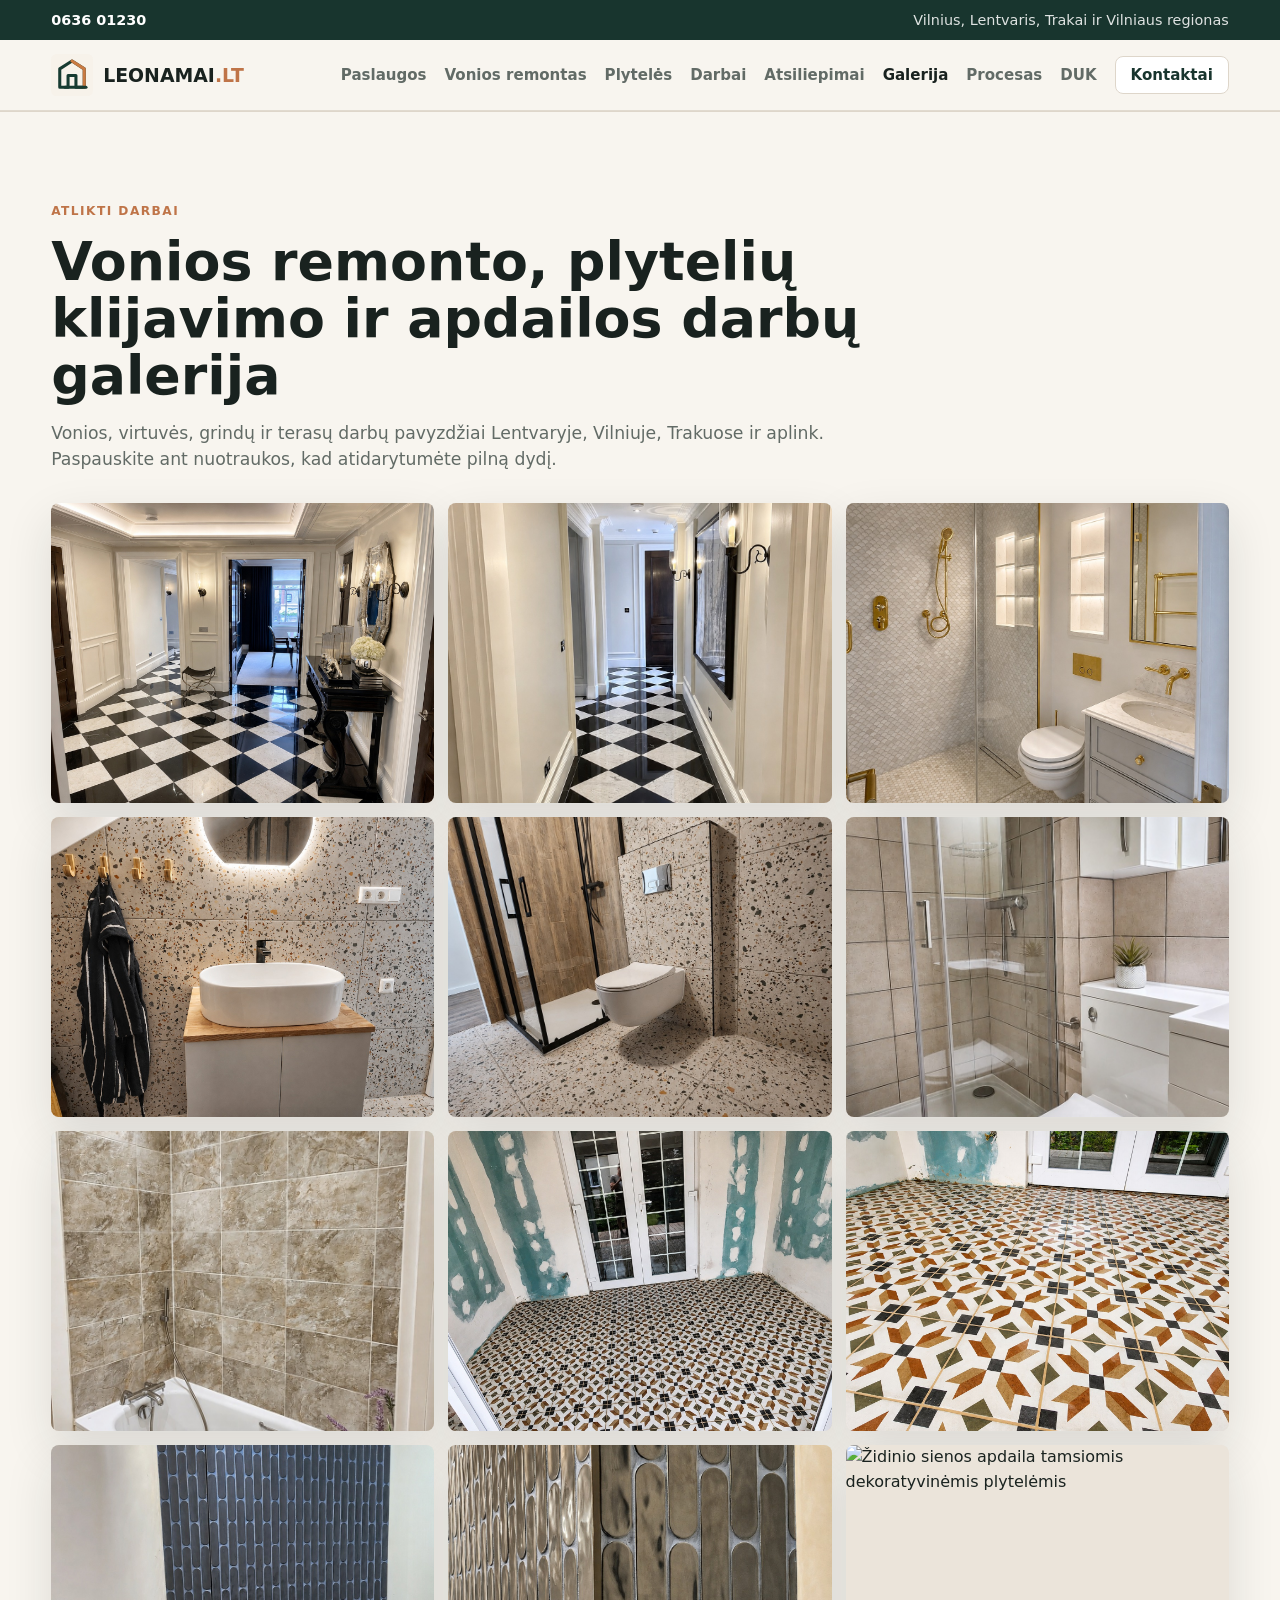
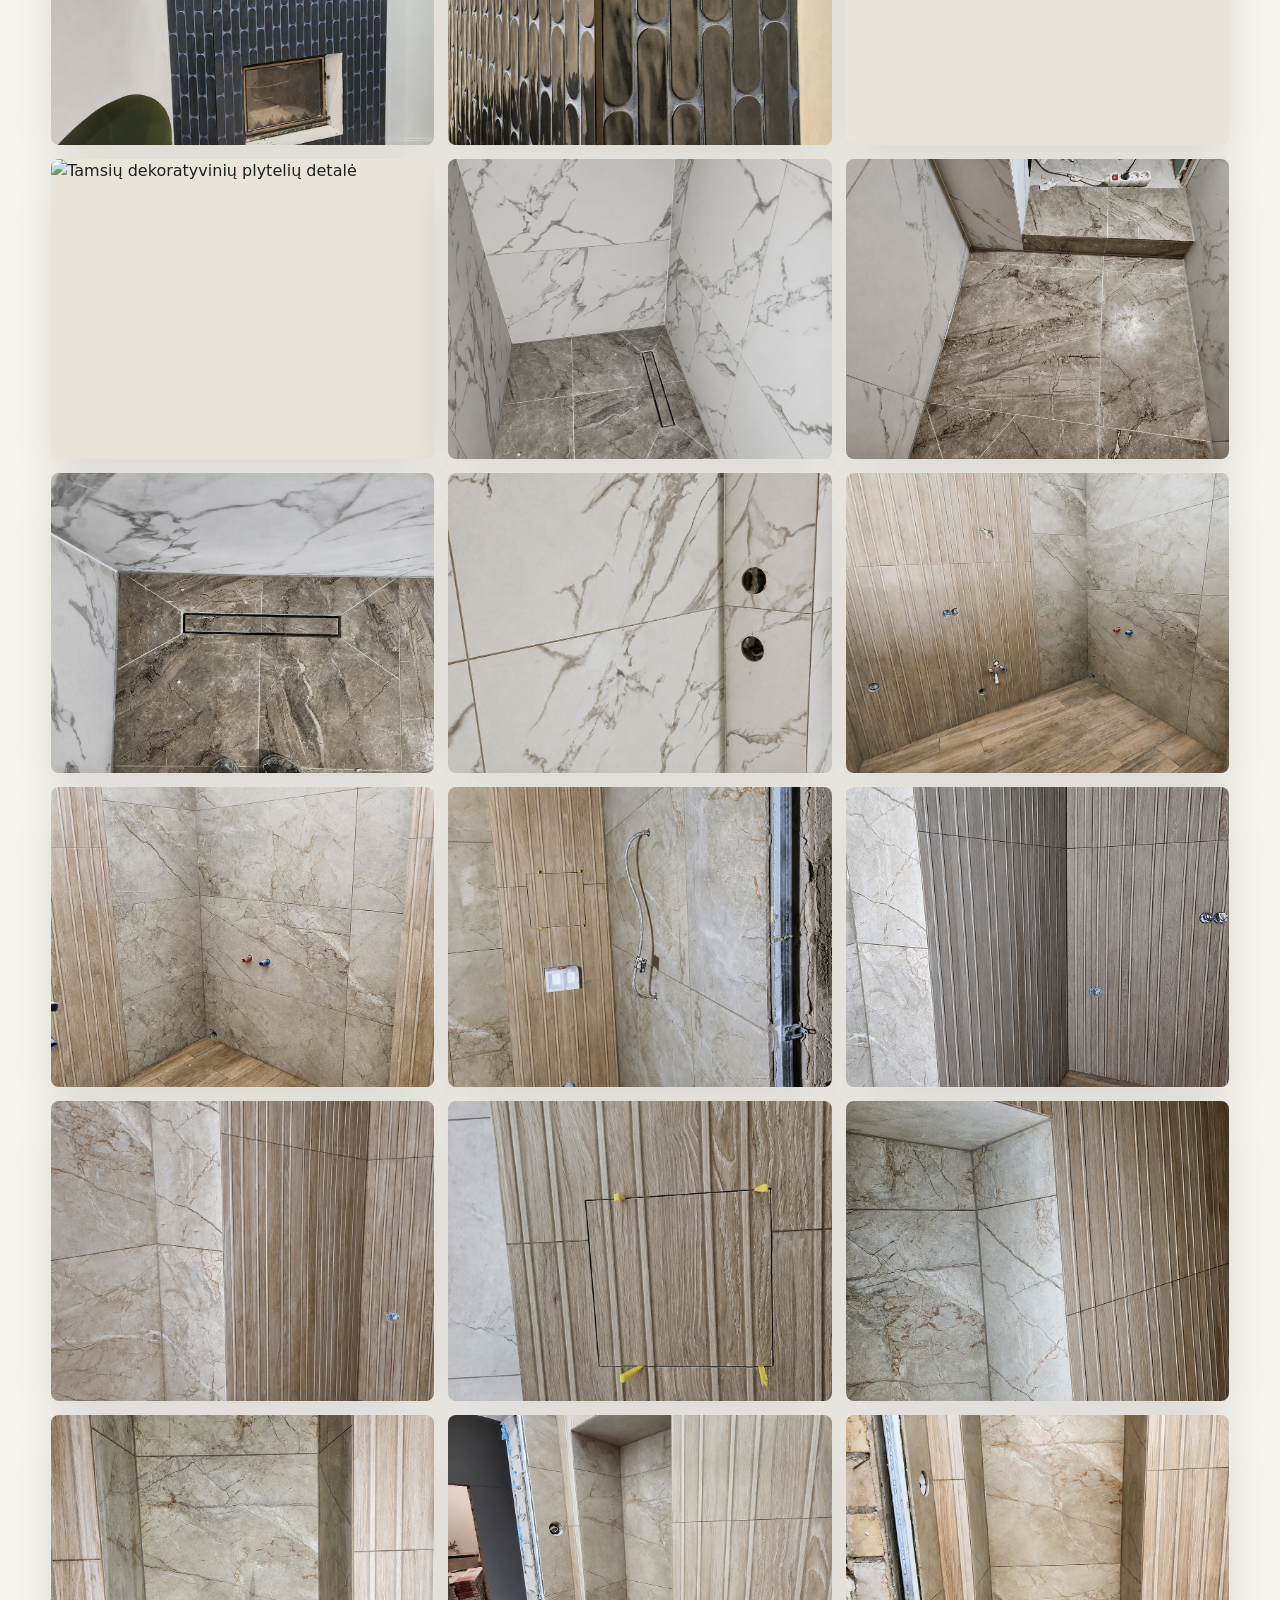
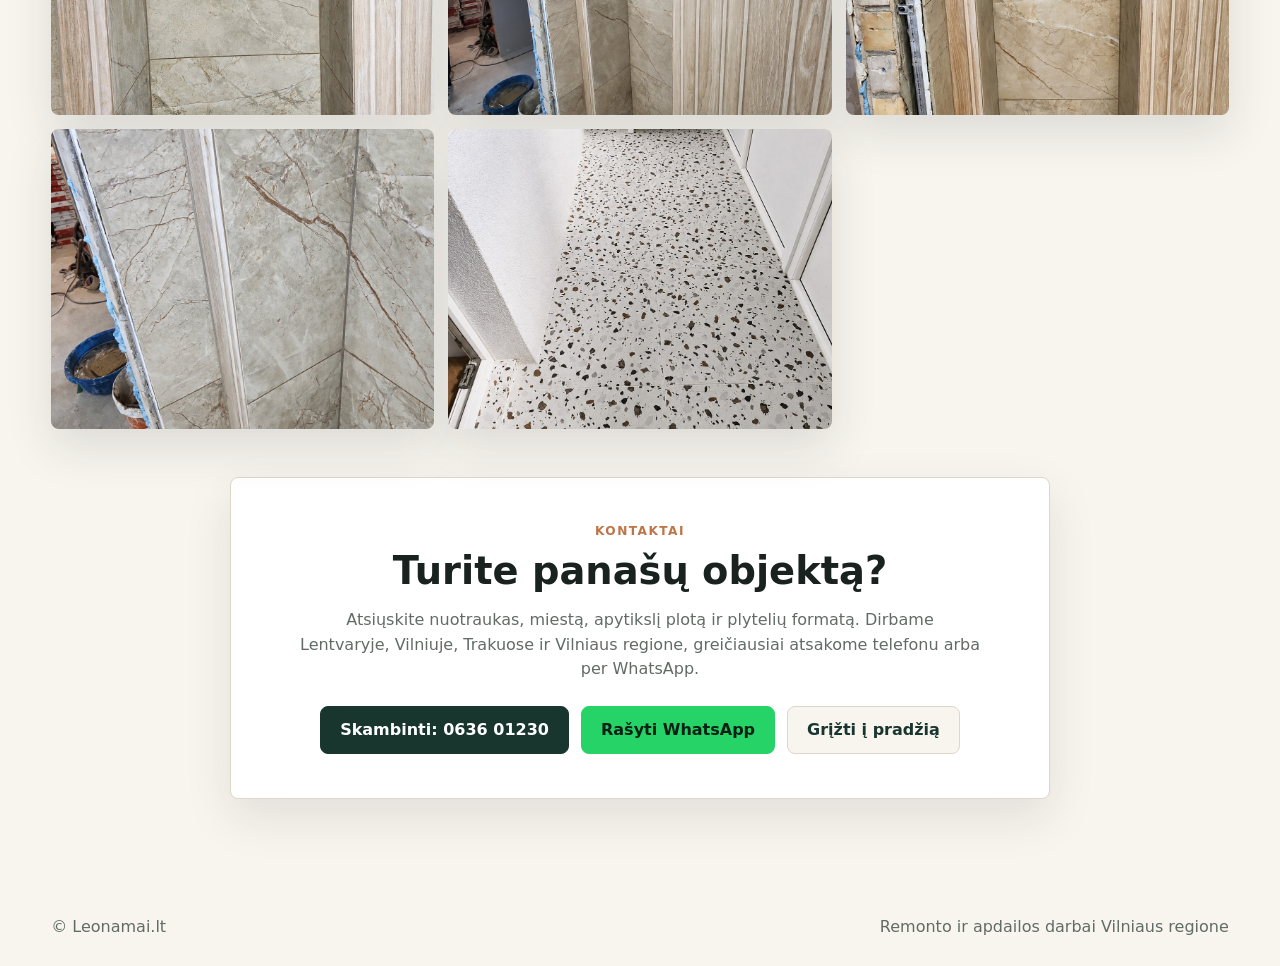
==== commit 41a0e6d2: "Update requested gallery photos" ====
--- a/gallery.html
+++ b/gallery.html
@@ -114,7 +114,8 @@
                                 <div class="gallery-item"><img src="images/enhanced/20260712_150350_website.jpg" alt="Geometrinio rašto grindų plytelės iš arti" loading="lazy"></div>
                                 <div class="gallery-item"><img src="images/enhanced/20260814_200342_website.jpg" alt="Židinio sienos apdaila tamsiomis plytelėmis" loading="lazy"></div>
                                 <div class="gallery-item"><img src="images/enhanced/20260814_200312_website.jpg" alt="Židinio sienos plytelių apdailos vaizdas iš šono" loading="lazy"></div>
-                                <div class="gallery-item"><img src="images/enhanced/20260814_200532_website.jpg" alt="Tamsių dekoratyvinių plytelių detalė" loading="lazy"></div>
+                                <div class="gallery-item"><img src="images/enhanced/20260814_200217_website.jpg" alt="Židinio sienos apdaila tamsiomis dekoratyvinėmis plytelėmis" loading="lazy"></div>
+                                <div class="gallery-item"><img src="images/enhanced/20260814_200539_website.jpg" alt="Tamsių dekoratyvinių plytelių detalė" loading="lazy"></div>
                                 <div class="gallery-item"><img src="images/enhanced/IMG_20260729_193149_website.jpg" alt="Marmuro rašto dušo zonos grindys" loading="lazy"></div>
                                 <div class="gallery-item"><img src="images/enhanced/IMG_20260729_193202_website.jpg" alt="Marmuro rašto dušo grindų nuolydžiai" loading="lazy"></div>
                                 <div class="gallery-item"><img src="images/enhanced/IMG_20260729_193206_website.jpg" alt="Dušo latakas marmuro rašto plytelėse" loading="lazy"></div>
